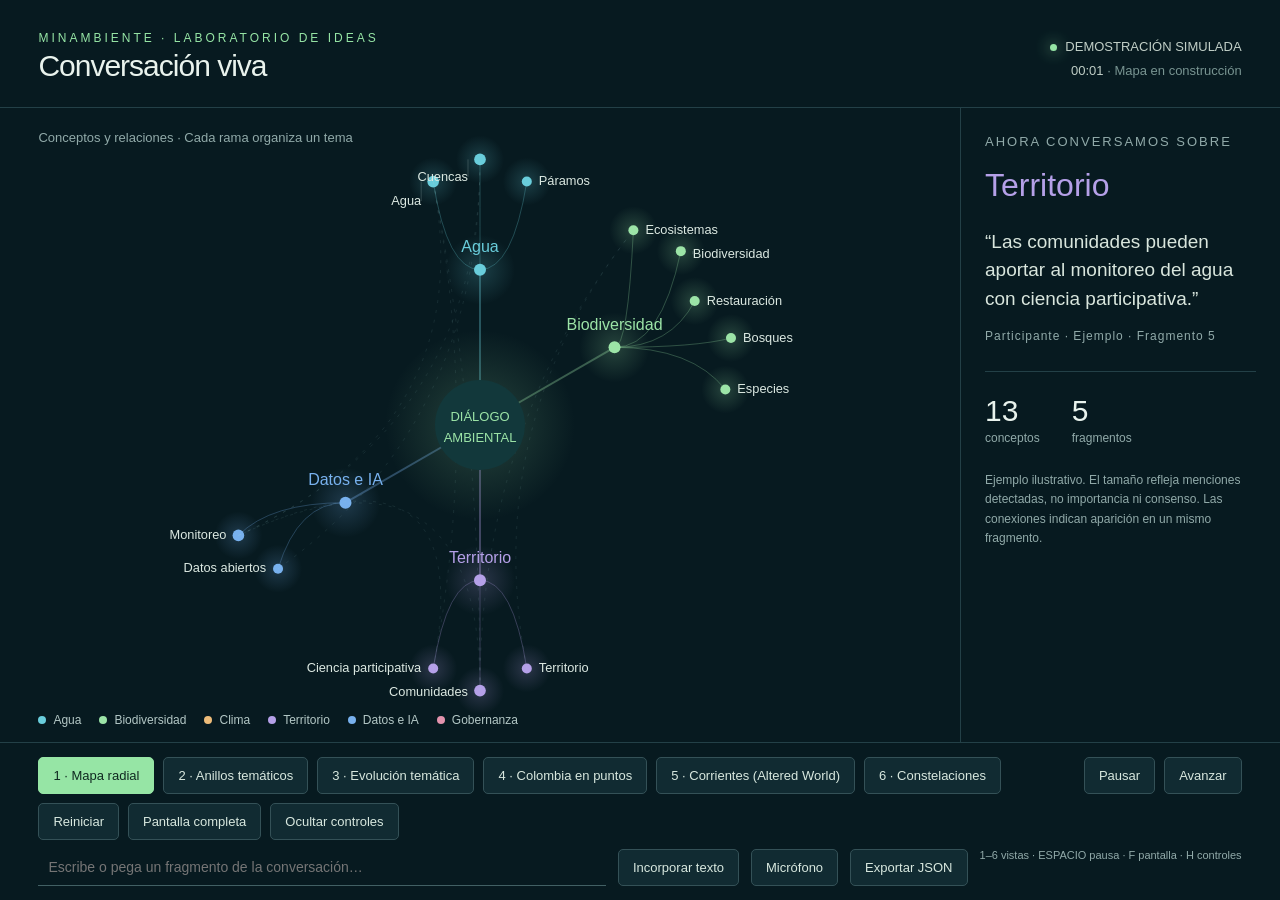
==== docs/demo/Conversacion_Viva.html @ a804531a "docs: documentar instalacion portable y ensayo de audio del sistema Explicar instalacion y arranque " ====
<!doctype html><html lang="es"><meta charset="utf-8"><meta name="viewport" content="width=device-width,initial-scale=1"><title>MinAmbiente · Conversación viva</title><style>
:root{color-scheme:dark;--bg:#071a20;--ink:#e9f3ed;--muted:#91aaa9;--green:#96e5a5}*{box-sizing:border-box}body{display:grid;grid-template-rows:108px minmax(0,1fr) auto;height:100vh;margin:0;background:var(--bg);color:var(--ink);font-family:Segoe UI,Arial,sans-serif;overflow:hidden}header{height:108px;padding:25px 3vw 15px;display:flex;justify-content:space-between;align-items:center;border-bottom:1px solid #234047}h1{font-size:30px;margin:4px 0;font-weight:500;letter-spacing:-1px}.eyebrow{font-size:12px;letter-spacing:3px;color:var(--green);text-transform:uppercase}.status{color:#c1cfc7;font-size:13px;text-align:right;line-height:1.8}.dot{display:inline-block;background:var(--green);width:7px;height:7px;border-radius:50%;box-shadow:0 0 15px #96e5a5;margin-right:8px}.layout{display:grid;grid-template-columns:minmax(0,1fr) 320px;min-height:0;height:auto}.stage{position:relative;min-height:0}canvas{width:100%;height:100%;display:block}.caption{position:absolute;top:22px;left:3vw;font-size:13px;color:var(--muted);max-width:80%}.legend{position:absolute;bottom:15px;left:3vw;display:flex;gap:18px;flex-wrap:wrap;font-size:12px;color:#b4c8c6}.legend i{display:inline-block;width:8px;height:8px;border-radius:50%;margin-right:7px}aside{border-left:1px solid #234047;padding:26px 24px;overflow:auto}aside h2{font-size:13px;text-transform:uppercase;letter-spacing:2px;color:var(--muted);font-weight:400;margin:0 0 18px}.focus{font-size:32px;line-height:1.15;color:var(--green);margin:10px 0 24px}.quote{font-size:19px;line-height:1.5;margin:0;color:#d9e6dd}.speaker{font-size:12px;letter-spacing:1px;color:var(--muted);margin:16px 0 28px}.metrics{display:flex;gap:32px;border-top:1px solid #234047;padding-top:22px}.metrics b{display:block;font-size:30px;font-weight:400}.metrics small{font-size:12px;color:var(--muted)}.info{font-size:12px;color:var(--muted);line-height:1.6;margin-top:25px}.controls{min-height:130px;height:auto;border-top:1px solid #234047;padding:14px 3vw;display:flex;flex-wrap:wrap;gap:9px;align-content:center;align-items:center}button,select{font:inherit;font-size:13px;border:1px solid #345157;border-radius:5px;background:#112b32;color:#d8e8df;padding:10px 14px;cursor:pointer}button.active{background:var(--green);color:#102921;border-color:var(--green)}button:hover{border-color:var(--green)}button:focus-visible,input:focus-visible{outline:2px solid #b2f4cf;outline-offset:3px}.grow{flex:1}input{min-width:200px;flex:1;background:transparent;border:0;border-bottom:1px solid #426064;padding:10px;color:white;font-size:14px}.entry{width:100%;display:flex;gap:12px}.key{color:var(--muted);font-size:11px}.clean aside,.clean .controls,.clean .caption{display:none}.clean .layout{grid-template-columns:1fr;height:auto}@media(max-width:850px){.layout{grid-template-columns:minmax(0,1fr) 240px}aside{padding:20px 15px}.focus{font-size:23px}.quote{font-size:16px}.controls{height:180px}.layout{height:auto}.key{display:none}button{padding:8px}h1{font-size:24px}}
</style><header><div><div class="eyebrow">MinAmbiente · Laboratorio de ideas</div><h1>Conversación viva</h1></div><div class="status"><span class="dot"></span><span id="source">DEMOSTRACIÓN SIMULADA</span><br><span id="clock">00:00</span> <span style="color:#789491"> · Mapa en construcción</span></div></header><main class="layout"><section class="stage"><div class="caption" id="caption"></div><canvas id="viz" aria-label="Visualización de conceptos de la conversación"></canvas><div class="legend" id="legend"></div></section><aside><h2>Ahora conversamos sobre</h2><div class="focus" id="focus">Territorio</div><p class="quote" id="quote" aria-live="polite"></p><div class="speaker" id="speaker"></div><div class="metrics"><div><b id="concepts">0</b><small>conceptos</small></div><div><b id="fragments">0</b><small>fragmentos</small></div></div><p class="info" id="info">Ejemplo ilustrativo. El tamaño refleja menciones detectadas, no importancia ni consenso. Las conexiones indican aparición en un mismo fragmento.</p></aside></main><footer class="controls"><button class="active" data-view="radial">1 · Mapa radial</button><button data-view="sunburst">2 · Anillos temáticos</button><button data-view="flow">3 · Evolución temática</button><button data-view="particles">4 · Colombia en puntos</button><button data-view="field">5 · Corrientes (Altered World)</button><button data-view="constellation">6 · Constelaciones</button><span class="grow"></span><button id="play">Pausar</button><button id="next">Avanzar</button><button id="reset">Reiniciar</button><button id="screen">Pantalla completa</button><button id="hide">Ocultar controles</button><div class="entry"><input id="text" placeholder="Escribe o pega un fragmento de la conversación…" aria-label="Texto de la conversación"><button id="add">Incorporar texto</button><button id="mic">Micrófono</button><button id="export">Exportar JSON</button><span class="key">1–6 vistas · ESPACIO pausa · F pantalla · H controles</span></div></footer><script>
'use strict';
const themes=[['Agua','#69cddb',['agua','cuenca','río','hidrica','hídrica','páramo']],['Biodiversidad','#9ce4a7',['biodiversidad','bosque','especie','restaur','ecosistema']],['Clima','#edbc79',['clima','climát','carbono','emision','emisión','sequía']],['Territorio','#b5a0e8',['territorio','comunidad','particip','campesin','indígena']],['Datos e IA','#78b1ee',['dato','inteligencia','sensor','satel','satél','modelo','monitoreo']],['Gobernanza','#e393ad',['gobernanza','decisión','decision','política','articul','transparen']]];
const script=[
['El territorio es el punto de partida. Las comunidades conocen sus ecosistemas y sus necesidades.',['Territorio','Comunidades','Ecosistemas'],[3,3,1]],
['La protección del agua exige cuidar las cuencas y los páramos.',['Agua','Cuencas','Páramos'],[0,0,0]],
['Con datos abiertos y monitoreo podemos comprender mejor qué ocurre en cada cuenca.',['Datos abiertos','Monitoreo','Cuencas'],[4,4,0]],
['La biodiversidad necesita restauración de bosques y protección de especies.',['Biodiversidad','Restauración','Bosques','Especies'],[1,1,1,1]],
['Las comunidades pueden aportar al monitoreo del agua con ciencia participativa.',['Comunidades','Monitoreo','Agua','Ciencia participativa'],[3,4,0,3]],
['El cambio climático modifica las lluvias y aumenta el riesgo de sequía.',['Cambio climático','Lluvias','Sequía'],[2,0,2]],
['La inteligencia artificial puede apoyar el análisis de imágenes satelitales de los bosques.',['Inteligencia artificial','Imágenes satelitales','Bosques'],[4,4,1]],
['Es necesario conectar los datos abiertos con decisiones públicas transparentes.',['Datos abiertos','Decisiones públicas','Transparencia'],[4,5,5]],
['La restauración de ecosistemas también contribuye a la captura de carbono.',['Restauración','Ecosistemas','Carbono'],[1,1,2]],
['La gobernanza del agua necesita participación de comunidades y articulación institucional.',['Gobernanza del agua','Agua','Comunidades','Articulación'],[5,0,3,5]],
['Los sensores y los modelos pueden apoyar alertas tempranas ante sequías.',['Sensores','Modelos','Alertas tempranas','Sequía'],[4,4,2,2]],
['El territorio requiere políticas construidas con participación y evidencia.',['Territorio','Políticas públicas','Participación','Datos abiertos'],[3,5,3,4]],
['Proteger la biodiversidad y el agua demanda decisiones que integren conocimiento local y datos.',['Biodiversidad','Agua','Decisiones públicas','Datos abiertos'],[1,0,5,4]],
['La inteligencia artificial debe apoyar a las comunidades y fortalecer la transparencia.',['Inteligencia artificial','Comunidades','Transparencia'],[4,3,5]],
['Nuestra conversación conecta territorio, agua, biodiversidad y acción climática.',['Territorio','Agua','Biodiversidad','Cambio climático'],[3,0,1,2]]];
const $=id=>document.getElementById(id),canvas=$('viz'),ctx=canvas.getContext('2d');let W,H,dpr,view='radial',playing=true,idx=0,last=performance.now(),start=last,active=0,events=[],nodes=new Map(),edges=new Map(),seen=new Set(),focusNode=null,recognition=null,manualId=0;
const modes={constellation:'Constelaciones temáticas · Cada grupo de puntos crece con las menciones',radial:'Conceptos y relaciones · Cada rama organiza un tema',sunburst:'Distribución de menciones · Tema y concepto',flow:'Evolución por fragmento · Proporción temática detectada',particles:'Colombia se construye con la conversación · Colores temáticos, sin atribución regional',field:'Corrientes generativas · Inspiración en Altered World, vinculada a las menciones temáticas'};
$('legend').innerHTML=themes.map(t=>'<span><i style="background:'+t[1]+'"></i>'+t[0]+'</span>').join('');
function resize(){dpr=Math.min(devicePixelRatio||1,2);W=canvas.clientWidth;H=canvas.clientHeight;canvas.width=W*dpr;canvas.height=H*dpr;ctx.setTransform(dpr,0,0,dpr,0,0)}new ResizeObserver(resize).observe(canvas);
function norm(t){return String(t).normalize('NFD').replace(/[\u0300-\u036f]/g,'').toLowerCase()}
function infer(text){const result=[];for(let g=0;g<themes.length;g++){for(const key of themes[g][2])if(norm(text).includes(norm(key))){result.push({label:themes[g][0],theme:g});break}}return result}
function ingest(ev){if(!ev||typeof ev.text!=='string'||!ev.text.trim())return false;const id=String(ev.id||'manual-'+(++manualId));if(seen.has(id))return false;seen.add(id);const cs=(Array.isArray(ev.concepts)?ev.concepts:infer(ev.text)).filter(c=>c&&typeof c.label==='string'&&c.label.trim()).slice(0,10).map(c=>({label:c.label.trim().slice(0,50),theme:Number.isInteger(c.theme)&&c.theme>=0&&c.theme<6?c.theme:4}));const local=new Set(),hist=Array(6).fill(0);for(const c of cs){const k=norm(c.label);if(local.has(k))continue;local.add(k);let n=nodes.get(k);if(!n){n={...c,key:k,count:0,born:performance.now(),x:W/2,y:H/2};nodes.set(k,n)}n.count++;n.last=performance.now();hist[n.theme]++;}const keys=[...local];for(let i=0;i<keys.length;i++)for(let j=i+1;j<keys.length;j++){const key=[keys[i],keys[j]].sort().join('::');let e=edges.get(key)||{a:keys[i],b:keys[j],count:0};e.count++;edges.set(key,e)}const item={id,text:ev.text.trim(),speaker:ev.speaker||'Intervención',concepts:cs,hist,at:new Date().toISOString()};events.push(item);if(events.length>150)events.shift();active=hist.indexOf(Math.max(...hist));$('quote').textContent='“'+item.text+'”';$('speaker').textContent=item.speaker+' · Fragmento '+events.length;$('focus').textContent=cs.length?themes[active][0]:'Sin tema detectado';$('focus').style.color=cs.length?themes[active][1]:'#91aaa9';$('concepts').textContent=nodes.size;$('fragments').textContent=events.length;return true}
function step(){if(idx>=script.length){playing=false;$('play').textContent='Reproducir';return}const [text,labels,gs]=script[idx];ingest({id:'demo-'+idx,text,speaker:idx%3===1?'Participante · Ejemplo':'Ponente · Ejemplo',concepts:labels.map((label,i)=>({label,theme:gs[i]}))});idx++;last=performance.now();}
function setView(v){if(!modes[v])return;view=v;if(v==='particles'){mapEntered=performance.now();mapBirth=[];}$('caption').textContent=modes[v];document.querySelectorAll('[data-view]').forEach(b=>b.classList.toggle('active',b.dataset.view===v));$('info').textContent=v==='particles'?'Silueta continental simplificada de Colombia (Natural Earth). Los puntos representan el avance de la conversación. Los colores son temas, sin localización geográfica.':v==='field'?'Interpretación de campos de flujo inspirada en Altered World (Mike Bostock y Gerard Ferrandez). Las corrientes son arte generativo: el color refleja menciones y el movimiento no mide flujos reales.':'Ejemplo ilustrativo. El tamaño refleja menciones detectadas, no importancia ni consenso. Las conexiones indican aparición en un mismo fragmento.'}document.querySelectorAll('[data-view]').forEach(b=>b.onclick=()=>setView(b.dataset.view));
function label(text,x,y,size=15,color='#e0eee8',align='center'){ctx.font=size+'px Arial, DejaVu Sans';ctx.textAlign=align;ctx.textBaseline='middle';ctx.fillStyle=color;ctx.fillText(text,x,y)}
function glow(x,y,r,color){const gr=ctx.createRadialGradient(x,y,0,x,y,r);gr.addColorStop(0,color+'35');gr.addColorStop(1,color+'00');ctx.fillStyle=gr;ctx.beginPath();ctx.arc(x,y,r,0,Math.PI*2);ctx.fill()}
function point(x,y,r,color){ctx.fillStyle=color;ctx.beginPath();ctx.arc(x,y,r,0,Math.PI*2);ctx.fill()}
function smartLabels(items){for(const side of ['left','right']){const list=items.filter(v=>v.align===side).sort((a,b)=>a.y-b.y);let prev=45;for(const v of list){v.yy=Math.max(v.y,prev+24);prev=v.yy}if(list.length&&prev>H-45){let next=H-21;for(let i=list.length-1;i>=0;i--){list[i].yy=Math.min(list[i].yy,next-24);next=list[i].yy}}for(const v of list){if(Math.abs(v.yy-v.y)>3){ctx.strokeStyle='#91aaa94a';ctx.beginPath();ctx.moveTo(v.x,v.y);ctx.lineTo(v.x,v.yy);ctx.stroke()}label(v.text,v.x,v.yy,v.size||15,v.color||'#dce9e2',v.align)}}}
function radial(t){const labels=[];const cx=W/2,cy=H/2,R=Math.min(W*.27,H*.245),outer=R*1.62;const positions=new Map();for(let g=0;g<6;g++){const a=g*Math.PI/3-Math.PI/2,x=cx+Math.cos(a)*R,y=cy+Math.sin(a)*R,group=[...nodes.values()].filter(n=>n.theme===g);if(!group.length)continue;ctx.strokeStyle=themes[g][1]+'55';ctx.lineWidth=2;ctx.beginPath();ctx.moveTo(cx,cy);ctx.lineTo(x,y);ctx.stroke();glow(x,y,35,themes[g][1]);point(x,y,6,themes[g][1]);label(themes[g][0],x,y-22,Math.max(14,Math.min(W/60,20)),themes[g][1]);group.forEach((n,i)=>{const angle=a+(i-(group.length-1)/2)*Math.min(.19,.82/Math.max(1,group.length-1)),r=outer+(i%2)*18,tx=cx+Math.cos(angle)*r,ty=cy+Math.sin(angle)*r;n.x+=(tx-n.x)*.06;n.y+=(ty-n.y)*.06;positions.set(n.key,n);ctx.strokeStyle=themes[g][1]+'45';ctx.lineWidth=1;ctx.beginPath();ctx.moveTo(x,y);ctx.quadraticCurveTo(x+(n.x-x)*.7,y,n.x,n.y);ctx.stroke();point(n.x,n.y,3+Math.sqrt(n.count)*2,themes[g][1]);if(t-n.last<1800)glow(n.x,n.y,24,themes[g][1]);let align=n.x>cx?'left':'right';labels.push({text:n.label,x:n.x+(align==='left'?12:-12),y:n.y,size:Math.max(12,Math.min(W/75,17)),align});});}for(const e of edges.values()){const a=positions.get(e.a),b=positions.get(e.b);if(a&&b&&a.theme!==b.theme){ctx.strokeStyle='#a5dadb18';ctx.setLineDash([3,7]);ctx.beginPath();ctx.moveTo(a.x,a.y);ctx.quadraticCurveTo(cx,cy,b.x,b.y);ctx.stroke();ctx.setLineDash([])}}smartLabels(labels);glow(cx,cy,95,'#9ce4a7');point(cx,cy,45,'#12383b');label('DIÁLOGO',cx,cy-8,13,'#9ce4a7');label('AMBIENTAL',cx,cy+13,13,'#9ce4a7')}
function sunburst(){const labels=[];const cx=W*.48,cy=H*.51,r=Math.min(H*.32,W*.25),arr=[...nodes.values()],total=arr.reduce((a,n)=>a+n.count,0)||1;let a=-Math.PI/2;for(let g=0;g<6;g++){const group=arr.filter(n=>n.theme===g),sum=group.reduce((v,n)=>v+n.count,0),end=a+sum/total*Math.PI*2;if(!sum)continue;arc(a,end,r*.43,r*.79,themes[g][1],.78);const mid=(a+end)/2;label(themes[g][0],cx+Math.cos(mid)*r*.62,cy+Math.sin(mid)*r*.62,14,'#071a20');let sub=a;for(const n of group){const b=sub+n.count/total*Math.PI*2;arc(sub,b,r*.82,r*1.18,themes[g][1],.35+.5*n.count/Math.max(...group.map(v=>v.count)));if(b-sub>.09){const m=(sub+b)/2,x=cx+Math.cos(m)*r*1.26,y=cy+Math.sin(m)*r*1.26;labels.push({text:n.label,x,y,size:Math.max(11,Math.min(16,W/85)),align:Math.cos(m)>0?'left':'right'})}sub=b}a=end}smartLabels(labels);label(String(total),cx,cy-10,44);label('menciones',cx,cy+27,15,'#91aaa9');function arc(a,b,r1,r2,color,alpha){ctx.globalAlpha=alpha;ctx.beginPath();ctx.arc(cx,cy,r2,a+.005,b-.005);ctx.arc(cx,cy,r1,b-.005,a+.005,true);ctx.closePath();ctx.fillStyle=color;ctx.fill();ctx.globalAlpha=1}}
function flow(){const arr=events.slice(-35),left=60,right=W-70,top=H*.2,height=H*.55;label('Cómo se distribuyen los temas a lo largo de la conversación',left,70,19,'#d3e5de','left');if(!arr.length)return;const ww=(right-left)/Math.max(1,arr.length-1);function bounds(i,g){const hist=arr[i].hist,s=hist.reduce((a,b)=>a+b,0)||1;return [top+hist.slice(0,g).reduce((a,b)=>a+b,0)/s*height,top+hist.slice(0,g+1).reduce((a,b)=>a+b,0)/s*height]}for(let g=0;g<6;g++){ctx.beginPath();arr.forEach((_,i)=>{const y=bounds(i,g)[0],x=arr.length===1?left+i*ww: left+i*ww;i?ctx.lineTo(x,y):ctx.moveTo(x,y)});for(let i=arr.length-1;i>=0;i--)ctx.lineTo(left+i*ww,bounds(i,g)[1]);ctx.closePath();ctx.fillStyle=themes[g][1]+'a6';ctx.fill()}for(let i=0;i<arr.length;i++){if(i%3===0||i===arr.length-1)label(String(events.length-arr.length+i+1),left+i*ww,top+height+28,13,'#91aaa9')}label('Fragmento de la charla',W/2,top+height+65,14,'#91aaa9');label('100%',left-12,top,12,'#91aaa9','right');label('0%',left-12,top+height,12,'#91aaa9','right')}

// Silueta simplificada de Natural Earth 1:110m, dominio público.
// https://github.com/nvkelso/natural-earth-vector/blob/master/geojson/ne_110m_admin_0_countries.geojson
const colombia={"type":"Polygon","coordinates":[[[-66.876326,1.253361],[-67.065048,1.130112],[-67.259998,1.719999],[-67.53781,2.037163],[-67.868565,1.692455],[-69.816973,1.714805],[-69.804597,1.089081],[-69.218638,0.985677],[-69.252434,0.602651],[-69.452396,0.706159],[-70.015566,0.541414],[-70.020656,-0.185156],[-69.577065,-0.549992],[-69.420486,-1.122619],[-69.444102,-1.556287],[-69.893635,-4.298187],[-70.394044,-3.766591],[-70.692682,-3.742872],[-70.047709,-2.725156],[-70.813476,-2.256865],[-71.413646,-2.342802],[-71.774761,-2.16979],[-72.325787,-2.434218],[-73.070392,-2.308954],[-73.659504,-1.260491],[-74.122395,-1.002833],[-74.441601,-0.53082],[-75.106625,-0.057205],[-75.373223,-0.152032],[-75.801466,0.084801],[-76.292314,0.416047],[-76.57638,0.256936],[-77.424984,0.395687],[-77.668613,0.825893],[-77.855061,0.809925],[-78.855259,1.380924],[-78.990935,1.69137],[-78.617831,1.766404],[-78.662118,2.267355],[-78.42761,2.629556],[-77.931543,2.696606],[-77.510431,3.325017],[-77.12769,3.849636],[-77.496272,4.087606],[-77.307601,4.667984],[-77.533221,5.582812],[-77.318815,5.845354],[-77.476661,6.691116],[-77.881571,7.223771],[-77.753414,7.70984],[-77.431108,7.638061],[-77.242566,7.935278],[-77.474723,8.524286],[-77.353361,8.670505],[-76.836674,8.638749],[-76.086384,9.336821],[-75.6746,9.443248],[-75.664704,9.774003],[-75.480426,10.61899],[-74.906895,11.083045],[-74.276753,11.102036],[-74.197223,11.310473],[-73.414764,11.227015],[-72.627835,11.731972],[-72.238195,11.95555],[-71.75409,12.437303],[-71.399822,12.376041],[-71.137461,12.112982],[-71.331584,11.776284],[-71.973922,11.608672],[-72.227575,11.108702],[-72.614658,10.821975],[-72.905286,10.450344],[-73.027604,9.73677],[-73.304952,9.152],[-72.78873,9.085027],[-72.660495,8.625288],[-72.439862,8.405275],[-72.360901,8.002638],[-72.479679,7.632506],[-72.444487,7.423785],[-72.198352,7.340431],[-71.960176,6.991615],[-70.674234,7.087785],[-70.093313,6.960376],[-69.38948,6.099861],[-68.985319,6.206805],[-68.265052,6.153268],[-67.695087,6.267318],[-67.34144,6.095468],[-67.521532,5.55687],[-67.744697,5.221129],[-67.823012,4.503937],[-67.621836,3.839482],[-67.337564,3.542342],[-67.303173,3.318454],[-67.809938,2.820655],[-67.447092,2.600281],[-67.181294,2.250638],[-66.876326,1.253361]]]}.coordinates[0];
let mapEntered=performance.now(),fieldW=0,fieldH=0,fieldParticles=[],mapBirth=[],topicCacheId=null,topicCum=[];
function hash(n){const x=Math.sin(n*127.1+311.7)*43758.5453;return x-Math.floor(x)}
const minLon=Math.min(...colombia.map(p=>p[0])),maxLon=Math.max(...colombia.map(p=>p[0])),minLat=Math.min(...colombia.map(p=>p[1])),maxLat=Math.max(...colombia.map(p=>p[1]));
function inside(x,y){let hit=false;for(let i=0,j=colombia.length-1;i<colombia.length;j=i++){const a=colombia[i],b=colombia[j];if(((a[1]>y)!==(b[1]>y))&&(x<(b[0]-a[0])*(y-a[1])/(b[1]-a[1])+a[0]))hit=!hit}return hit}
const mapPoints=[];for(let k=1;mapPoints.length<2600&&k<30000;k++){const x=minLon+hash(k*2)*(maxLon-minLon),y=minLat+hash(k*2+1)*(maxLat-minLat);if(inside(x,y))mapPoints.push([x,y,hash(k*8),hash(k*7)])}
function topicFor(v){const id=events.at(-1)?.id;if(topicCacheId!==id){topicCacheId=id;const weights=themes.map((_,g)=>[...nodes.values()].filter(n=>n.theme===g).reduce((a,n)=>a+n.count,0)),sum=weights.reduce((a,b)=>a+b,0)||1;let acc=0;topicCum=weights.map(w=>acc+=w/sum)}for(let g=0;g<6;g++)if(v<=topicCum[g])return g;return 0}
function particles(t){const scale=Math.min((W-180)/(maxLon-minLon),(H-155)/(maxLat-minLat)),ox=W*.48-(minLon+maxLon)/2*scale,oy=H*.50+(minLat+maxLat)/2*scale;const xy=p=>[ox+p[0]*scale,oy-p[1]*scale];ctx.beginPath();colombia.forEach((p,i)=>{const [x,y]=xy(p);i?ctx.lineTo(x,y):ctx.moveTo(x,y)});ctx.closePath();ctx.fillStyle='#0e2b30';ctx.fill();ctx.strokeStyle='#5c999155';ctx.lineWidth=1;ctx.stroke();const target=Math.min(mapPoints.length,events.length*175),progress=Math.min(1,(t-mapEntered)/3200),visible=Math.floor(target*progress);mapPoints.forEach((p,i)=>{const [x,y]=xy(p);if(i>=visible){if(i%4===0)point(x,y,.65,'#365954');return}if(mapBirth[i]===undefined)mapBirth[i]=t;const g=topicFor(p[2]),age=Math.min(1,(t-mapBirth[i])/700),ease=1-Math.pow(1-age,3),dx=(p[2]-.5)*180*(1-ease),dy=(p[3]-.5)*180*(1-ease);point(x+dx,y+dy,1.05+p[3]*.9,themes[g][1]);});label('COLOMBIA',W-55,H*.35,Math.min(34,W/35),'#e7f2ed','right');label(visible+' puntos',W-55,H*.35+47,21,'#9ce4a7','right');label('Una conversación que',W-55,H*.35+90,15,'#91aaa9','right');label('construimos juntos',W-55,H*.35+113,15,'#91aaa9','right');label('Silueta continental simplificada · Distribución artística de temas, sin datos regionales',W/2,H-55,12,'#91aaa9')}
// Campo de ruido interpolado: implementación propia, sin dependencias.
// Inspiración visual: https://observablehq.com/@mbostock/altered-world
// Mike Bostock, adaptación de "this alter world" de Gerard Ferrandez.
function noise(x,y){let i=Math.floor(x),j=Math.floor(y),u=x-i,v=y-j;u=u*u*(3-2*u);v=v*v*(3-2*v);const a=hash(i*73+j*137),b=hash((i+1)*73+j*137),c=hash(i*73+(j+1)*137),d=hash((i+1)*73+(j+1)*137);return (a+(b-a)*u)*(1-v)+(c+(d-c)*u)*v}
function field(t){if(fieldW!==W||fieldH!==H){fieldW=W;fieldH=H;fieldParticles=Array.from({length:900},(_,i)=>({x:hash(i*3)*W,y:65+hash(i*3+1)*(H-130),seed:hash(i*3+2),trail:[]}))}const tick=t*.000014;const recent=events.length&&t-last<1800;for(const p of fieldParticles){const g=topicFor(p.seed),n=noise(p.x*.003+tick,p.y*.003+tick*.6)+.3*noise(p.x*.008-tick,p.y*.008);const angle=n*Math.PI*4.5;const speed=recent?2.8:1.5;p.x+=Math.cos(angle)*speed+.32;p.y+=Math.sin(angle)*speed;p.trail.push([p.x,p.y]);if(p.trail.length>80)p.trail.shift();if(p.x<-5||p.x>W+5||p.y<58||p.y>H-62){p.x=hash(t+p.seed)*W;p.y=70+hash(t+p.seed*8)*(H-145);p.trail=[]}if(p.trail.length>1){ctx.beginPath();p.trail.forEach((v,i)=>i?ctx.lineTo(...v):ctx.moveTo(...v));ctx.strokeStyle=themes[g][1]+'80';ctx.lineWidth=1.1;ctx.stroke();point(p.x,p.y,recent?1.5:.8,themes[g][1]+'b0')}}ctx.fillStyle='#071a20c9';ctx.fillRect(38,58,Math.min(620,W-76),78);label('Corrientes de la conversación',55,80,25,'#e7f2ed','left');label('Los colores siguen los temas. Las trayectorias son generativas.',55,113,14,'#91aaa9','left');label('Inspirado en Altered World · Mike Bostock / Gerard Ferrandez · Interpretación propia',W/2,H-53,12,'#91aaa9')}
function constellation(t){const arr=[...nodes.values()];for(let g=0;g<6;g++){const a=g*Math.PI/3-Math.PI/2,cx=W/2+Math.cos(a)*Math.min(W*.25,H*.29),cy=H/2+Math.sin(a)*H*.27;glow(cx,cy,100,themes[g][1]);const group=arr.filter(n=>n.theme===g);let p=0;for(const n of group){for(let k=0;k<n.count*12;k++){const z=p++,angle=z*2.399963,r=4*Math.sqrt(z),x=cx+Math.cos(angle)*r+Math.sin(t/1700+z)*3,y=cy+Math.sin(angle)*r+Math.cos(t/1500+z)*3;point(x,y,1.2+(k%4)*.3,themes[g][1])}}label(themes[g][0],cx,cy-80,20,themes[g][1]);const top=group.sort((a,b)=>b.count-a.count)[0];if(top)label(top.label,cx,cy+80,14,'#c5dad0')}}
function render(t){ctx.fillStyle='#071a20';ctx.fillRect(0,0,W,H);if(view==='radial')radial(t);else if(view==='sunburst')sunburst();else if(view==='flow')flow();else if(view==='particles')particles(t);else if(view==='constellation')constellation(t);else field(t);if(playing&&t-last>6000)step();const s=Math.floor((t-start)/1000);$('clock').textContent=String(Math.floor(s/60)).padStart(2,'0')+':'+String(s%60).padStart(2,'0');requestAnimationFrame(render)}
function toggle(){playing=!playing;last=performance.now();$('play').textContent=playing?'Pausar':'Reproducir'}$('play').onclick=toggle;$('next').onclick=step;$('reset').onclick=()=>{nodes.clear();edges.clear();seen.clear();events=[];idx=0;start=performance.now();playing=true;$('play').textContent='Pausar';$('source').textContent='DEMOSTRACIÓN SIMULADA';step();mapEntered=performance.now();mapBirth=[];fieldParticles=[];fieldW=0};async function fullscreen(){try{if(document.fullscreenElement)await document.exitFullscreen();else await document.documentElement.requestFullscreen()}catch(e){$('info').textContent='Usa F11 para abrir la pantalla completa del navegador.'}}$('screen').onclick=fullscreen;$('hide').onclick=()=>document.body.classList.toggle('clean');function add(){const text=$('text').value.trim();if(!text)return;playing=false;$('play').textContent='Reproducir';ingest({text,speaker:'Texto incorporado'});$('source').textContent='ENTRADA MANUAL · DETECCIÓN POR REGLAS';$('text').value=''}$('add').onclick=add;$('text').onkeydown=e=>{if(e.key==='Enter')add()};
$('export').onclick=()=>{const blob=new Blob([JSON.stringify({demo:true,method:'Conceptos de ejemplo o detección por reglas',events,concepts:[...nodes.values()].map(({label,theme,count})=>({label,theme:themes[theme][0],count})),connections:[...edges.values()]},null,2)],{type:'application/json'});const a=document.createElement('a');a.href=URL.createObjectURL(blob);a.download='conversacion_minambiente.json';a.click();setTimeout(()=>URL.revokeObjectURL(a.href),500)};
const SR=window.SpeechRecognition||window.webkitSpeechRecognition;$('mic').onclick=()=>{if(!SR){$('info').textContent='Este navegador no ofrece reconocimiento de voz. Usa entrada manual o conecta tu transcripción con minambiente.ingest().';return}if(recognition){recognition.stop();return}playing=false;$('play').textContent='Reproducir';const r=recognition=new SR();r.lang='es-CO';r.continuous=true;r.interimResults=false;r.onresult=e=>{for(let i=e.resultIndex;i<e.results.length;i++)if(e.results[i].isFinal)ingest({text:e.results[i][0].transcript,speaker:'Micrófono · Reglas locales'})};r.onstart=()=>{$('mic').textContent='Detener micrófono';$('source').textContent='MICRÓFONO · DETECCIÓN POR REGLAS'};r.onend=()=>{recognition=null;$('mic').textContent='Micrófono';$('source').textContent='MICRÓFONO DETENIDO'};r.onerror=e=>{$('info').textContent='Micrófono: '+e.error+'. Prueba en Chrome o Edge mediante HTTPS o localhost, o utiliza la entrada de texto.'};try{r.start()}catch(e){recognition=null;$('info').textContent='No fue posible iniciar el micrófono. Usa entrada manual.'}};
document.addEventListener('keydown',e=>{if(e.target.tagName==='INPUT')return;if(e.code==='Space'){e.preventDefault();toggle()}if(e.key.toLowerCase()==='f')fullscreen();if(e.key.toLowerCase()==='h')document.body.classList.toggle('clean');if('123456'.includes(e.key))setView(['radial','sunburst','flow','particles','field','constellation'][Number(e.key)-1])});canvas.onclick=e=>{if(view!=='radial')return;const b=canvas.getBoundingClientRect(),x=e.clientX-b.left,y=e.clientY-b.top;const n=[...nodes.values()].find(n=>Math.hypot(n.x-x,n.y-y)<22);if(n){$('focus').textContent=n.label;$('quote').textContent=events.filter(ev=>ev.concepts.some(c=>norm(c.label)===n.key)).at(-1)?.text||'';$('speaker').textContent=n.count+' menciones detectadas'}};
window.minambiente={ingest(ev){playing=false;$('play').textContent='Reproducir';$('source').textContent='TRANSCRIPCIÓN EXTERNA';return ingest(ev)},setView,advance:step,getState:()=>({events,concepts:[...nodes.values()],connections:[...edges.values()]})};
setView('radial');resize();for(let i=0;i<5;i++)step();requestAnimationFrame(render);
</script></html>
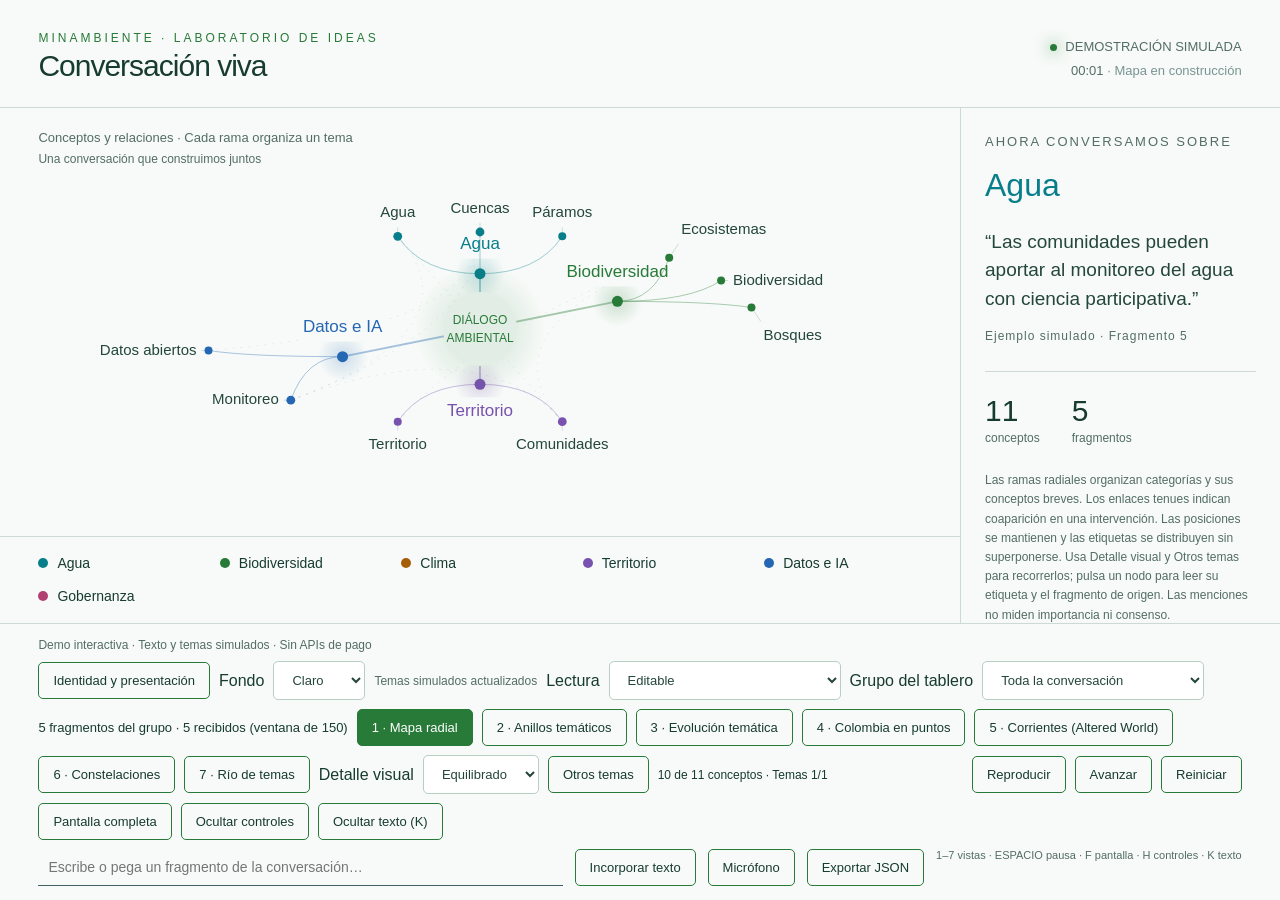
==== commit ecb36355: "feat(demo): actualizar GitHub Pages con el tablero actual Genera las dos entradas publicas desde vis" ====
--- a/docs/demo/Conversacion_Viva.html
+++ b/docs/demo/Conversacion_Viva.html
@@ -1,8 +1,28 @@
 <!doctype html><html lang="es"><meta charset="utf-8"><meta name="viewport" content="width=device-width,initial-scale=1"><title>MinAmbiente · Conversación viva</title><style>
-:root{color-scheme:dark;--bg:#071a20;--ink:#e9f3ed;--muted:#91aaa9;--green:#96e5a5}*{box-sizing:border-box}body{display:grid;grid-template-rows:108px minmax(0,1fr) auto;height:100vh;margin:0;background:var(--bg);color:var(--ink);font-family:Segoe UI,Arial,sans-serif;overflow:hidden}header{height:108px;padding:25px 3vw 15px;display:flex;justify-content:space-between;align-items:center;border-bottom:1px solid #234047}h1{font-size:30px;margin:4px 0;font-weight:500;letter-spacing:-1px}.eyebrow{font-size:12px;letter-spacing:3px;color:var(--green);text-transform:uppercase}.status{color:#c1cfc7;font-size:13px;text-align:right;line-height:1.8}.dot{display:inline-block;background:var(--green);width:7px;height:7px;border-radius:50%;box-shadow:0 0 15px #96e5a5;margin-right:8px}.layout{display:grid;grid-template-columns:minmax(0,1fr) 320px;min-height:0;height:auto}.stage{position:relative;min-height:0}canvas{width:100%;height:100%;display:block}.caption{position:absolute;top:22px;left:3vw;font-size:13px;color:var(--muted);max-width:80%}.legend{position:absolute;bottom:15px;left:3vw;display:flex;gap:18px;flex-wrap:wrap;font-size:12px;color:#b4c8c6}.legend i{display:inline-block;width:8px;height:8px;border-radius:50%;margin-right:7px}aside{border-left:1px solid #234047;padding:26px 24px;overflow:auto}aside h2{font-size:13px;text-transform:uppercase;letter-spacing:2px;color:var(--muted);font-weight:400;margin:0 0 18px}.focus{font-size:32px;line-height:1.15;color:var(--green);margin:10px 0 24px}.quote{font-size:19px;line-height:1.5;margin:0;color:#d9e6dd}.speaker{font-size:12px;letter-spacing:1px;color:var(--muted);margin:16px 0 28px}.metrics{display:flex;gap:32px;border-top:1px solid #234047;padding-top:22px}.metrics b{display:block;font-size:30px;font-weight:400}.metrics small{font-size:12px;color:var(--muted)}.info{font-size:12px;color:var(--muted);line-height:1.6;margin-top:25px}.controls{min-height:130px;height:auto;border-top:1px solid #234047;padding:14px 3vw;display:flex;flex-wrap:wrap;gap:9px;align-content:center;align-items:center}button,select{font:inherit;font-size:13px;border:1px solid #345157;border-radius:5px;background:#112b32;color:#d8e8df;padding:10px 14px;cursor:pointer}button.active{background:var(--green);color:#102921;border-color:var(--green)}button:hover{border-color:var(--green)}button:focus-visible,input:focus-visible{outline:2px solid #b2f4cf;outline-offset:3px}.grow{flex:1}input{min-width:200px;flex:1;background:transparent;border:0;border-bottom:1px solid #426064;padding:10px;color:white;font-size:14px}.entry{width:100%;display:flex;gap:12px}.key{color:var(--muted);font-size:11px}.clean aside,.clean .controls,.clean .caption{display:none}.clean .layout{grid-template-columns:1fr;height:auto}@media(max-width:850px){.layout{grid-template-columns:minmax(0,1fr) 240px}aside{padding:20px 15px}.focus{font-size:23px}.quote{font-size:16px}.controls{height:180px}.layout{height:auto}.key{display:none}button{padding:8px}h1{font-size:24px}}
-</style><header><div><div class="eyebrow">MinAmbiente · Laboratorio de ideas</div><h1>Conversación viva</h1></div><div class="status"><span class="dot"></span><span id="source">DEMOSTRACIÓN SIMULADA</span><br><span id="clock">00:00</span> <span style="color:#789491"> · Mapa en construcción</span></div></header><main class="layout"><section class="stage"><div class="caption" id="caption"></div><canvas id="viz" aria-label="Visualización de conceptos de la conversación"></canvas><div class="legend" id="legend"></div></section><aside><h2>Ahora conversamos sobre</h2><div class="focus" id="focus">Territorio</div><p class="quote" id="quote" aria-live="polite"></p><div class="speaker" id="speaker"></div><div class="metrics"><div><b id="concepts">0</b><small>conceptos</small></div><div><b id="fragments">0</b><small>fragmentos</small></div></div><p class="info" id="info">Ejemplo ilustrativo. El tamaño refleja menciones detectadas, no importancia ni consenso. Las conexiones indican aparición en un mismo fragmento.</p></aside></main><footer class="controls"><button class="active" data-view="radial">1 · Mapa radial</button><button data-view="sunburst">2 · Anillos temáticos</button><button data-view="flow">3 · Evolución temática</button><button data-view="particles">4 · Colombia en puntos</button><button data-view="field">5 · Corrientes (Altered World)</button><button data-view="constellation">6 · Constelaciones</button><span class="grow"></span><button id="play">Pausar</button><button id="next">Avanzar</button><button id="reset">Reiniciar</button><button id="screen">Pantalla completa</button><button id="hide">Ocultar controles</button><div class="entry"><input id="text" placeholder="Escribe o pega un fragmento de la conversación…" aria-label="Texto de la conversación"><button id="add">Incorporar texto</button><button id="mic">Micrófono</button><button id="export">Exportar JSON</button><span class="key">1–6 vistas · ESPACIO pausa · F pantalla · H controles</span></div></footer><script>
+:root{color-scheme:light;--bg:#f7faf8;--ink:#173b31;--muted:#536d64;--green:#287a38}[hidden]{display:none!important}*{box-sizing:border-box}body{display:grid;grid-template-rows:108px minmax(0,1fr) auto;height:100vh;margin:0;background:var(--bg);color:var(--ink);font-family:Segoe UI,Arial,sans-serif;overflow:hidden}header{height:108px;padding:25px 3vw 15px;display:flex;justify-content:space-between;align-items:center;border-bottom:1px solid #ccdad2}h1{font-size:30px;margin:4px 0;font-weight:500;letter-spacing:-1px}.eyebrow{font-size:12px;letter-spacing:3px;color:var(--green);text-transform:uppercase}.status{color:#536d64;font-size:13px;text-align:right;line-height:1.8}.dot{display:inline-block;background:var(--green);width:7px;height:7px;border-radius:50%;box-shadow:0 0 15px #287a38;margin-right:8px}.layout{display:grid;grid-template-columns:minmax(0,1fr) 320px;min-height:0;height:auto}.stage{position:relative;min-height:0}canvas{width:100%;height:100%;display:block}.caption{position:absolute;top:22px;left:3vw;font-size:13px;color:var(--muted);max-width:80%}.legend{position:absolute;bottom:15px;left:3vw;display:flex;gap:18px;flex-wrap:wrap;font-size:12px;color:#536d64}.legend i{display:inline-block;width:8px;height:8px;border-radius:50%;margin-right:7px}aside{border-left:1px solid #ccdad2;padding:26px 24px;overflow:auto}aside h2{font-size:13px;text-transform:uppercase;letter-spacing:2px;color:var(--muted);font-weight:400;margin:0 0 18px}.focus{font-size:32px;line-height:1.15;color:var(--green);margin:10px 0 24px}.quote{font-size:19px;line-height:1.5;margin:0;color:#24463c}.speaker{font-size:12px;letter-spacing:1px;color:var(--muted);margin:16px 0 28px}.metrics{display:flex;gap:32px;border-top:1px solid #ccdad2;padding-top:22px}.metrics b{display:block;font-size:30px;font-weight:400}.metrics small{font-size:12px;color:var(--muted)}.info{font-size:12px;color:var(--muted);line-height:1.6;margin-top:25px}.controls{max-height:36vh;overflow:auto;min-height:130px;height:auto;border-top:1px solid #ccdad2;padding:14px 3vw;display:flex;flex-wrap:wrap;gap:9px;align-content:center;align-items:center}button,select{font:inherit;font-size:13px;border:1px solid #b7cfc0;border-radius:5px;background:#ffffff;color:#24463c;padding:10px 14px;cursor:pointer}button.active{background:var(--green);color:#ffffff;border-color:var(--green)}button:hover{border-color:var(--green)}button:focus-visible,input:focus-visible{outline:2px solid #b2f4cf;outline-offset:3px}.grow{flex:1}input{min-width:200px;flex:1;background:transparent;border:0;border-bottom:1px solid #426064;padding:10px;color:#173b31;font-size:14px}.entry{width:100%;display:flex;gap:12px}.key{color:var(--muted);font-size:11px}.clean aside,.clean .controls,.clean .caption{display:none}.clean .layout{grid-template-columns:1fr;height:auto}@media(max-width:850px){.layout{grid-template-columns:minmax(0,1fr) 240px}aside{padding:20px 15px}.focus{font-size:23px}.quote{font-size:16px}.controls{height:180px}.layout{height:auto}.key{display:none}button{padding:8px}h1{font-size:24px}}
+[data-theme="dark"]{color-scheme:dark;--bg:#071a20;--ink:#e9f3ed;--muted:#91aaa9;--green:#96e5a5}[data-theme="dark"] header,[data-theme="dark"] aside,[data-theme="dark"] .controls,[data-theme="dark"] .metrics{border-color:#234047}[data-theme="dark"] .status,[data-theme="dark"] .legend{color:#b4c8c6}[data-theme="dark"] .quote{color:#d9e6dd}[data-theme="dark"] button,[data-theme="dark"] select{background:#112b32;color:#d8e8df;border-color:#345157}[data-theme="dark"] button.active{background:#96e5a5;color:#102921}[data-theme="dark"] input{color:#e9f3ed}[data-theme="dark"] .dot{box-shadow:0 0 15px #96e5a5}[data-theme="dark"] .controls a{color:#96e5a5!important}
+/* Give the theme key its own space so it never covers the lower branches. */
+.stage{display:grid;grid-template-rows:minmax(0,1fr) auto;overflow:hidden}
+.stage canvas{min-height:0;min-width:0}
+.legend{position:static;display:grid;grid-template-columns:repeat(auto-fit,minmax(min(150px,100%),1fr));gap:12px 24px;margin:0;padding:16px 3vw;max-height:24vh;overflow:auto;border-top:1px solid #ccdad2;background:var(--bg);font-size:14px;line-height:1.5;color:var(--ink)}
+.legend span{display:flex;align-items:flex-start;gap:9px;min-width:0;overflow-wrap:anywhere}
+.legend i{flex:0 0 10px;width:10px;height:10px;margin:5px 0 0}
+[data-theme="dark"] .legend{border-color:#234047;color:var(--ink)}
+@media(max-height:650px){.legend{padding:10px 3vw;gap:8px 18px;font-size:13px}}
+
+/* K controls the reading panel independently of the presentation controls. */
+.text-panel-open aside{display:block}
+.text-panel-open .layout{grid-template-columns:minmax(0,1fr) clamp(260px,28vw,420px)}
+.text-panel-closed aside{display:none}
+.text-panel-closed .layout{grid-template-columns:minmax(0,1fr)}
+.text-panel-open .quote{font-size:clamp(19px,1.65vw,27px);line-height:1.55;overflow-wrap:anywhere}
+.text-panel-open .focus{overflow-wrap:anywhere}
+@media(max-width:650px){.text-panel-open .layout{grid-template-columns:minmax(0,1fr);grid-template-rows:minmax(0,1fr) minmax(0,35%)}.text-panel-open aside{border-left:0;border-top:1px solid #ccdad2;padding:14px 20px}.text-panel-open aside .metrics,.text-panel-open aside .info{display:none}.text-panel-open .focus{font-size:21px;margin:8px 0}.text-panel-open .speaker{margin:10px 0}}
+.brand-description{position:absolute;top:40px;left:3vw;font-size:12px;color:var(--muted);max-width:85%;margin:4px 0}.clean .brand-description{display:none}</style><header><div><div class="eyebrow" data-brand="organization">MinAmbiente · Laboratorio de ideas</div><h1 data-brand="app_name">Conversación viva</h1></div><div class="status"><span class="dot"></span><span id="source">DEMOSTRACIÓN SIMULADA</span><br><span id="clock">00:00</span> <span style="color:#789491"> · Mapa en construcción</span></div></header><main class="layout"><section class="stage"><div class="caption" id="caption"></div><p class="brand-description" data-brand="description"></p><canvas id="viz" aria-label="Visualización de conceptos de la conversación"></canvas><div class="legend" id="legend"></div></section><aside id="textPanel" aria-label="Texto de la conversación"><h2 data-brand="panel_heading">Ahora conversamos sobre</h2><div class="focus" id="focus">Territorio</div><p class="quote" id="quote" aria-live="polite"></p><div class="speaker" id="speaker"></div><div class="metrics"><div><b id="concepts">0</b><small>conceptos</small></div><div><b id="fragments">0</b><small>fragmentos</small></div></div><p class="info" id="info">Ejemplo ilustrativo. El tamaño refleja menciones detectadas, no importancia ni consenso. Las conexiones indican aparición en un mismo fragmento.</p></aside></main><footer class="controls"><span class="demo-note">Demo interactiva · Texto y temas simulados · Sin APIs de pago</span><button id="demoSettings">Identidad y presentación</button><label for="demoTheme">Fondo</label><select id="demoTheme"><option value="light">Claro</option><option value="dark">Oscuro</option></select><span id="demoAnalysis" role="status"></span><label for="lensSelector">Lectura</label><select id="lensSelector"><option value="manual">Editable</option><option value="agenda">Agenda de ejemplo</option><option value="automatic">Temas automáticos · simulados</option></select><label for="groupSelector">Grupo del tablero</label><select id="groupSelector" aria-label="Grupo para todos los gráficos"><option value="all">Toda la conversación</option></select><span id="groupSummary" role="status" style="font-size:13px"></span><button class="active" data-view="radial">1 · Mapa radial</button><button data-view="sunburst">2 · Anillos temáticos</button><button data-view="flow">3 · Evolución temática</button><button data-view="particles">4 · Colombia en puntos</button><button data-view="field">5 · Corrientes (Altered World)</button><button data-view="constellation">6 · Constelaciones</button><button data-view="stream">7 · Río de temas</button><div id="streamControls" hidden style="width:100%;display:flex;flex-wrap:wrap;align-items:center;gap:12px"><label for="streamTime">Momento de la conversación</label><input id="streamTime" type="range" min="1" max="1" value="1" style="min-width:100px" aria-label="Revisar un fragmento de la conversación"><span id="streamPosition" role="status"></span><button id="streamLive">Volver al directo</button></div><label for="labelDensity">Detalle visual</label><select id="labelDensity"><option value="2">Compacto</option><option value="3" selected>Equilibrado</option><option value="4">Ampliado</option></select><button id="nextThemes">Otros temas</button><span id="displayBudget" role="status" style="font-size:12px"></span><span class="grow"></span><button id="play">Pausar</button><button id="next">Avanzar</button><button id="reset">Reiniciar</button><button id="screen">Pantalla completa</button><button id="hide">Ocultar controles</button><button id="toggleTextPanel" aria-controls="textPanel" aria-pressed="true">Ocultar texto (K)</button><div class="entry"><input id="text" placeholder="Escribe o pega un fragmento de la conversación…" aria-label="Texto de la conversación"><button id="add">Incorporar texto</button><button id="mic">Micrófono</button><button id="export">Exportar JSON</button><span class="key">1–7 vistas · ESPACIO pausa · F pantalla · H controles · K texto</span></div></footer><link rel="stylesheet" href="../demo-assets/branding.css"><link rel="stylesheet" href="../demo-assets/demo.css"><script id="appBranding" type="application/json">{"app_name":"Conversación viva","organization":"MinAmbiente · Laboratorio de ideas","description":"Una conversación que construimos juntos","center_top":"DIÁLOGO","center_bottom":"AMBIENTAL","panel_heading":"Ahora conversamos sobre","accent_color":"#287a38"}</script><script src="../demo-assets/branding.js"></script><script>
 'use strict';
-const themes=[['Agua','#69cddb',['agua','cuenca','río','hidrica','hídrica','páramo']],['Biodiversidad','#9ce4a7',['biodiversidad','bosque','especie','restaur','ecosistema']],['Clima','#edbc79',['clima','climát','carbono','emision','emisión','sequía']],['Territorio','#b5a0e8',['territorio','comunidad','particip','campesin','indígena']],['Datos e IA','#78b1ee',['dato','inteligencia','sensor','satel','satél','modelo','monitoreo']],['Gobernanza','#e393ad',['gobernanza','decisión','decision','política','articul','transparen']]];
+let displayTheme='light';
+const LIVE_MODE=false; // Public demo: no server or API credentials.
+let themes=[['Agua','#087e8b',['agua','cuenca','río','hidrica','hídrica','páramo']],['Biodiversidad','#287a38',['biodiversidad','bosque','especie','restaur','ecosistema']],['Clima','#a65d08',['clima','climát','carbono','emision','emisión','sequía']],['Territorio','#7852ae',['territorio','comunidad','particip','campesin','indígena']],['Datos e IA','#2567b2',['dato','inteligencia','sensor','satel','satél','modelo','monitoreo']],['Gobernanza','#b13f70',['gobernanza','decisión','decision','política','articul','transparen']]];
 const script=[
 ['El territorio es el punto de partida. Las comunidades conocen sus ecosistemas y sus necesidades.',['Territorio','Comunidades','Ecosistemas'],[3,3,1]],
 ['La protección del agua exige cuidar las cuencas y los páramos.',['Agua','Cuencas','Páramos'],[0,0,0]],
@@ -19,22 +39,126 @@
 ['Proteger la biodiversidad y el agua demanda decisiones que integren conocimiento local y datos.',['Biodiversidad','Agua','Decisiones públicas','Datos abiertos'],[1,0,5,4]],
 ['La inteligencia artificial debe apoyar a las comunidades y fortalecer la transparencia.',['Inteligencia artificial','Comunidades','Transparencia'],[4,3,5]],
 ['Nuestra conversación conecta territorio, agua, biodiversidad y acción climática.',['Territorio','Agua','Biodiversidad','Cambio climático'],[3,0,1,2]]];
-const $=id=>document.getElementById(id),canvas=$('viz'),ctx=canvas.getContext('2d');let W,H,dpr,view='radial',playing=true,idx=0,last=performance.now(),start=last,active=0,events=[],nodes=new Map(),edges=new Map(),seen=new Set(),focusNode=null,recognition=null,manualId=0;
-const modes={constellation:'Constelaciones temáticas · Cada grupo de puntos crece con las menciones',radial:'Conceptos y relaciones · Cada rama organiza un tema',sunburst:'Distribución de menciones · Tema y concepto',flow:'Evolución por fragmento · Proporción temática detectada',particles:'Colombia se construye con la conversación · Colores temáticos, sin atribución regional',field:'Corrientes generativas · Inspiración en Altered World, vinculada a las menciones temáticas'};
+const $=id=>document.getElementById(id),canvas=$('viz'),rawCtx=canvas.getContext('2d'),ctx=new Proxy(rawCtx,{get(target,key){const value=target[key];return typeof value==='function'?value.bind(target):value},set(target,key,value){target[key]=['fillStyle','strokeStyle'].includes(key)&&typeof value==='string'?paintColor(value):value;return true}});let W,H,dpr,view='radial',playing=true,idx=0,last=performance.now(),start=last,active=0,events=[],nodes=new Map(),edges=new Map(),seen=new Set(),focusNode=null,recognition=null,manualId=0;
+const modes={stream:'Río de temas · La conversación transforma las bandas con cada intervención',constellation:'Constelaciones temáticas · Cada grupo de puntos crece con las menciones',radial:'Conceptos y relaciones · Cada rama organiza un tema',sunburst:'Distribución de menciones · Tema y concepto',flow:'Evolución por fragmento · Proporción temática detectada',particles:'Colombia se construye con la conversación · Colores temáticos, sin atribución regional',field:'Corrientes generativas · Inspiración en Altered World, vinculada a las menciones temáticas'};
 $('legend').innerHTML=themes.map(t=>'<span><i style="background:'+t[1]+'"></i>'+t[0]+'</span>').join('');
+
+const darkPalette={'#f7faf8':'#071a20','#e2eee5':'#12383b','#24463c':'#e0eee8','#173b31':'#e9f3ed','#536d64':'#91aaa9','#287a38':'#9ce4a7','#087e8b':'#69cddb','#a65d08':'#edbc79','#7852ae':'#b5a0e8','#2567b2':'#78b1ee','#b13f70':'#e393ad','#b7cfc0':'#345157','#c8d7ce':'#345157','#ccdad2':'#234047','#317d75':'#a5dadb'};
+function paintColor(value){
+ if(displayTheme!=='dark'||!/^#[0-9a-f]{6}([0-9a-f]{2})?$/i.test(value))return value;
+ const base=value.slice(0,7).toLowerCase(),alpha=value.slice(7);if(darkPalette[base])return darkPalette[base]+alpha;
+ // Preserve custom category hues while raising their contrast against the dark canvas.
+ let channels=[1,3,5].map(i=>parseInt(base.slice(i,i+2),16));
+ function luminance(c){const values=c.map(v=>{v/=255;return v<=.04045?v/12.92:Math.pow((v+.055)/1.055,2.4)});return values[0]*.2126+values[1]*.7152+values[2]*.0722}
+ for(let i=0;i<18&&(luminance(channels)+.05)/(.009+.05)<4.5;i++)channels=channels.map(v=>Math.round(v+(255-v)*.1));
+ return '#'+channels.map(v=>v.toString(16).padStart(2,'0')).join('')+alpha;
+}
+function setTheme(theme){
+ displayTheme=theme==='dark'?'dark':'light';document.documentElement.dataset.theme=displayTheme;
+ if(window.setBranding)window.setBranding(window.appBranding);
+ const legend=$('legend');legend.replaceChildren();
+ themes.forEach((t,g)=>{if(selectedCategories&&!selectedCategories.has(categoryIds[g]))return;const span=document.createElement('span'),dot=document.createElement('i');dot.style.background=paintColor(t[1]);span.append(dot,document.createTextNode(t[0]));legend.append(span)});
+ $('focus').style.color=paintColor(themes[active]?.[1]||'#287a38');
+}
+
 function resize(){dpr=Math.min(devicePixelRatio||1,2);W=canvas.clientWidth;H=canvas.clientHeight;canvas.width=W*dpr;canvas.height=H*dpr;ctx.setTransform(dpr,0,0,dpr,0,0)}new ResizeObserver(resize).observe(canvas);
 function norm(t){return String(t).normalize('NFD').replace(/[\u0300-\u036f]/g,'').toLowerCase()}
 function infer(text){const result=[];for(let g=0;g<themes.length;g++){for(const key of themes[g][2])if(norm(text).includes(norm(key))){result.push({label:themes[g][0],theme:g});break}}return result}
-function ingest(ev){if(!ev||typeof ev.text!=='string'||!ev.text.trim())return false;const id=String(ev.id||'manual-'+(++manualId));if(seen.has(id))return false;seen.add(id);const cs=(Array.isArray(ev.concepts)?ev.concepts:infer(ev.text)).filter(c=>c&&typeof c.label==='string'&&c.label.trim()).slice(0,10).map(c=>({label:c.label.trim().slice(0,50),theme:Number.isInteger(c.theme)&&c.theme>=0&&c.theme<6?c.theme:4}));const local=new Set(),hist=Array(6).fill(0);for(const c of cs){const k=norm(c.label);if(local.has(k))continue;local.add(k);let n=nodes.get(k);if(!n){n={...c,key:k,count:0,born:performance.now(),x:W/2,y:H/2};nodes.set(k,n)}n.count++;n.last=performance.now();hist[n.theme]++;}const keys=[...local];for(let i=0;i<keys.length;i++)for(let j=i+1;j<keys.length;j++){const key=[keys[i],keys[j]].sort().join('::');let e=edges.get(key)||{a:keys[i],b:keys[j],count:0};e.count++;edges.set(key,e)}const item={id,text:ev.text.trim(),speaker:ev.speaker||'Intervención',concepts:cs,hist,at:new Date().toISOString()};events.push(item);if(events.length>150)events.shift();active=hist.indexOf(Math.max(...hist));$('quote').textContent='“'+item.text+'”';$('speaker').textContent=item.speaker+' · Fragmento '+events.length;$('focus').textContent=cs.length?themes[active][0]:'Sin tema detectado';$('focus').style.color=cs.length?themes[active][1]:'#91aaa9';$('concepts').textContent=nodes.size;$('fragments').textContent=events.length;return true}
+function ingest(ev,replay=false){if(!ev||typeof ev.text!=='string'||!ev.text.trim())return false;const id=String(ev.id||'manual-'+(++manualId));if(seen.has(id))return false;seen.add(id);if(ev.categories)applyCategories(ev.categories);if(!replay){rawEvents.push({...ev,id,categories:categoryIds.map((id,i)=>({id,name:themes[i][0],color:themes[i][1],keywords:themes[i][2]})),concepts:Array.isArray(ev.concepts)?ev.concepts:infer(ev.text)});if(rawEvents.length>150)rawEvents.shift();}const cs=(Array.isArray(ev.concepts)?ev.concepts:infer(ev.text)).filter(c=>c&&typeof c.label==='string'&&c.label.trim()).filter(c=>!selectedCategories||selectedCategories.has(categoryIds[c.theme])).slice(0,10).map(c=>({label:c.label.trim().slice(0,50),theme:Number.isInteger(c.theme)&&c.theme>=0&&c.theme<themes.length?c.theme:0}));const local=new Set(),hist=Array(themes.length).fill(0);for(const c of cs){const k=c.theme+'::'+norm(c.label);if(local.has(k))continue;local.add(k);let n=nodes.get(k);if(!n){n={...c,key:k,count:0,born:performance.now(),x:W/2,y:H/2};nodes.set(k,n)}n.count++;n.last=performance.now();hist[n.theme]++;}const keys=[...local];for(let i=0;i<keys.length;i++)for(let j=i+1;j<keys.length;j++){const key=[keys[i],keys[j]].sort().join('::');let e=edges.get(key)||{a:keys[i],b:keys[j],count:0};e.count++;edges.set(key,e)}const item={id,text:ev.text.trim(),speaker:ev.speaker||'Intervención',concepts:cs,hist,at:new Date().toISOString()};events.push(item);if(events.length>150){const old=events.shift(),oldKeys=[...new Set(old.concepts.map(c=>c.theme+'::'+norm(c.label)))];for(const key of oldKeys){const n=nodes.get(key);if(n&&--n.count<=0)nodes.delete(key)}for(let i=0;i<oldKeys.length;i++)for(let j=i+1;j<oldKeys.length;j++){const key=[oldKeys[i],oldKeys[j]].sort().join('::'),edge=edges.get(key);if(edge&&--edge.count<=0)edges.delete(key)}}if(cs.length)lastRelevant=performance.now();topicCacheId=null;active=hist.indexOf(Math.max(...hist));$('quote').textContent='“'+item.text+'”';$('speaker').textContent=item.speaker+' · Fragmento '+events.length;$('focus').textContent=cs.length?themes[active][0]:'Sin tema detectado';$('focus').style.color=cs.length?paintColor(themes[active][1]):paintColor('#536d64');$('concepts').textContent=nodes.size;$('fragments').textContent=events.filter(e=>e.concepts.length).length;updateGroupSummary();updateStreamControls();return true}
 function step(){if(idx>=script.length){playing=false;$('play').textContent='Reproducir';return}const [text,labels,gs]=script[idx];ingest({id:'demo-'+idx,text,speaker:idx%3===1?'Participante · Ejemplo':'Ponente · Ejemplo',concepts:labels.map((label,i)=>({label,theme:gs[i]}))});idx++;last=performance.now();}
-function setView(v){if(!modes[v])return;view=v;if(v==='particles'){mapEntered=performance.now();mapBirth=[];}$('caption').textContent=modes[v];document.querySelectorAll('[data-view]').forEach(b=>b.classList.toggle('active',b.dataset.view===v));$('info').textContent=v==='particles'?'Silueta continental simplificada de Colombia (Natural Earth). Los puntos representan el avance de la conversación. Los colores son temas, sin localización geográfica.':v==='field'?'Interpretación de campos de flujo inspirada en Altered World (Mike Bostock y Gerard Ferrandez). Las corrientes son arte generativo: el color refleja menciones y el movimiento no mide flujos reales.':'Ejemplo ilustrativo. El tamaño refleja menciones detectadas, no importancia ni consenso. Las conexiones indican aparición en un mismo fragmento.'}document.querySelectorAll('[data-view]').forEach(b=>b.onclick=()=>setView(b.dataset.view));
-function label(text,x,y,size=15,color='#e0eee8',align='center'){ctx.font=size+'px Arial, DejaVu Sans';ctx.textAlign=align;ctx.textBaseline='middle';ctx.fillStyle=color;ctx.fillText(text,x,y)}
-function glow(x,y,r,color){const gr=ctx.createRadialGradient(x,y,0,x,y,r);gr.addColorStop(0,color+'35');gr.addColorStop(1,color+'00');ctx.fillStyle=gr;ctx.beginPath();ctx.arc(x,y,r,0,Math.PI*2);ctx.fill()}
+function setView(v){if(!modes[v])return;$('nextThemes').hidden=!['radial','constellation'].includes(v);$('labelDensity').hidden=!['radial','sunburst','constellation'].includes(v);$('displayBudget').hidden=!['radial','constellation'].includes(v);$('streamControls').hidden=v!=='stream';view=v;if(v==='particles'){mapEntered=performance.now();mapBirth=[];}$('caption').textContent=modes[v];document.querySelectorAll('[data-view]').forEach(b=>b.classList.toggle('active',b.dataset.view===v));$('info').textContent=v==='radial'?'Las ramas radiales organizan categorías y sus conceptos breves. Los enlaces tenues indican coaparición en una intervención. Las posiciones se mantienen y las etiquetas se distribuyen sin superponerse. Usa Detalle visual y Otros temas para recorrerlos; pulsa un nodo para leer su etiqueta y el fragmento de origen. Las menciones no miden importancia ni consenso.':v==='stream'?'Cada banda es una categoría. Su grosor representa menciones de conceptos suavizadas sobre hasta tres fragmentos, en una ventana de 40 intervenciones. La altura no mide consenso ni importancia. Las transiciones se activan con el texto; el eje horizontal sigue el orden de intervención, no intervalos de tiempo iguales.':v==='particles'?'Silueta continental simplificada de Colombia (Natural Earth). Los puntos crecen según las menciones de conceptos del grupo, con saturación progresiva. Los colores reflejan su proporción temática; la ubicación es artística, sin atribución regional.':v==='field'?'Interpretación de campos de flujo inspirada en Altered World (Mike Bostock y Gerard Ferrandez). La cantidad de líneas refleja menciones del grupo (hasta 900) y nuevos conceptos producen un pulso breve. Los colores reflejan proporciones temáticas; las trayectorias son generativas y no miden flujos reales.':'Ejemplo ilustrativo. El tamaño refleja menciones detectadas, no importancia ni consenso. Las conexiones indican aparición en un mismo fragmento.'}document.querySelectorAll('[data-view]').forEach(b=>b.onclick=()=>setView(b.dataset.view));
+function textWidth(text,size){ctx.font=size+'px Arial, DejaVu Sans';const measured=ctx.measureText?.(String(text));return measured&&Number.isFinite(measured.width)?measured.width:String(text).length*size*.56}
+function fitText(text,width,size=15,maxWords=4){let full=String(text),words=full.trim().split(/\s+/),value=words.slice(0,maxWords).join(' '),cut=words.length>maxWords;while(value&&textWidth(value+(cut?'…':''),size)>Math.max(0,width)){value=value.slice(0,-1).trimEnd();cut=true}return value?value+(cut?'…':''):''}
+function label(text,x,y,size=15,color='#24463c',align='center',maxWidth=Infinity){if(y<12||y>H-12)return;const available=Math.min(maxWidth,align==='left'?W-x-18:align==='right'?x-18:2*Math.min(x-18,W-x-18));const display=fitText(text,available,size,Infinity);if(!display)return;ctx.font=size+'px Arial, DejaVu Sans';ctx.textAlign=align;ctx.textBaseline='middle';if(color==='ring-ink')rawCtx.fillStyle='#071a20';else ctx.fillStyle=color;ctx.fillText(display,x,y)}
+function glow(x,y,r,color){color=paintColor(color);const gr=ctx.createRadialGradient(x,y,0,x,y,r);gr.addColorStop(0,color+'35');gr.addColorStop(1,color+'00');ctx.fillStyle=gr;ctx.beginPath();ctx.arc(x,y,r,0,Math.PI*2);ctx.fill()}
 function point(x,y,r,color){ctx.fillStyle=color;ctx.beginPath();ctx.arc(x,y,r,0,Math.PI*2);ctx.fill()}
-function smartLabels(items){for(const side of ['left','right']){const list=items.filter(v=>v.align===side).sort((a,b)=>a.y-b.y);let prev=45;for(const v of list){v.yy=Math.max(v.y,prev+24);prev=v.yy}if(list.length&&prev>H-45){let next=H-21;for(let i=list.length-1;i>=0;i--){list[i].yy=Math.min(list[i].yy,next-24);next=list[i].yy}}for(const v of list){if(Math.abs(v.yy-v.y)>3){ctx.strokeStyle='#91aaa94a';ctx.beginPath();ctx.moveTo(v.x,v.y);ctx.lineTo(v.x,v.yy);ctx.stroke()}label(v.text,v.x,v.yy,v.size||15,v.color||'#dce9e2',v.align)}}}
-function radial(t){const labels=[];const cx=W/2,cy=H/2,R=Math.min(W*.27,H*.245),outer=R*1.62;const positions=new Map();for(let g=0;g<6;g++){const a=g*Math.PI/3-Math.PI/2,x=cx+Math.cos(a)*R,y=cy+Math.sin(a)*R,group=[...nodes.values()].filter(n=>n.theme===g);if(!group.length)continue;ctx.strokeStyle=themes[g][1]+'55';ctx.lineWidth=2;ctx.beginPath();ctx.moveTo(cx,cy);ctx.lineTo(x,y);ctx.stroke();glow(x,y,35,themes[g][1]);point(x,y,6,themes[g][1]);label(themes[g][0],x,y-22,Math.max(14,Math.min(W/60,20)),themes[g][1]);group.forEach((n,i)=>{const angle=a+(i-(group.length-1)/2)*Math.min(.19,.82/Math.max(1,group.length-1)),r=outer+(i%2)*18,tx=cx+Math.cos(angle)*r,ty=cy+Math.sin(angle)*r;n.x+=(tx-n.x)*.06;n.y+=(ty-n.y)*.06;positions.set(n.key,n);ctx.strokeStyle=themes[g][1]+'45';ctx.lineWidth=1;ctx.beginPath();ctx.moveTo(x,y);ctx.quadraticCurveTo(x+(n.x-x)*.7,y,n.x,n.y);ctx.stroke();point(n.x,n.y,3+Math.sqrt(n.count)*2,themes[g][1]);if(t-n.last<1800)glow(n.x,n.y,24,themes[g][1]);let align=n.x>cx?'left':'right';labels.push({text:n.label,x:n.x+(align==='left'?12:-12),y:n.y,size:Math.max(12,Math.min(W/75,17)),align});});}for(const e of edges.values()){const a=positions.get(e.a),b=positions.get(e.b);if(a&&b&&a.theme!==b.theme){ctx.strokeStyle='#a5dadb18';ctx.setLineDash([3,7]);ctx.beginPath();ctx.moveTo(a.x,a.y);ctx.quadraticCurveTo(cx,cy,b.x,b.y);ctx.stroke();ctx.setLineDash([])}}smartLabels(labels);glow(cx,cy,95,'#9ce4a7');point(cx,cy,45,'#12383b');label('DIÁLOGO',cx,cy-8,13,'#9ce4a7');label('AMBIENTAL',cx,cy+13,13,'#9ce4a7')}
-function sunburst(){const labels=[];const cx=W*.48,cy=H*.51,r=Math.min(H*.32,W*.25),arr=[...nodes.values()],total=arr.reduce((a,n)=>a+n.count,0)||1;let a=-Math.PI/2;for(let g=0;g<6;g++){const group=arr.filter(n=>n.theme===g),sum=group.reduce((v,n)=>v+n.count,0),end=a+sum/total*Math.PI*2;if(!sum)continue;arc(a,end,r*.43,r*.79,themes[g][1],.78);const mid=(a+end)/2;label(themes[g][0],cx+Math.cos(mid)*r*.62,cy+Math.sin(mid)*r*.62,14,'#071a20');let sub=a;for(const n of group){const b=sub+n.count/total*Math.PI*2;arc(sub,b,r*.82,r*1.18,themes[g][1],.35+.5*n.count/Math.max(...group.map(v=>v.count)));if(b-sub>.09){const m=(sub+b)/2,x=cx+Math.cos(m)*r*1.26,y=cy+Math.sin(m)*r*1.26;labels.push({text:n.label,x,y,size:Math.max(11,Math.min(16,W/85)),align:Math.cos(m)>0?'left':'right'})}sub=b}a=end}smartLabels(labels);label(String(total),cx,cy-10,44);label('menciones',cx,cy+27,15,'#91aaa9');function arc(a,b,r1,r2,color,alpha){ctx.globalAlpha=alpha;ctx.beginPath();ctx.arc(cx,cy,r2,a+.005,b-.005);ctx.arc(cx,cy,r1,b-.005,a+.005,true);ctx.closePath();ctx.fillStyle=color;ctx.fill();ctx.globalAlpha=1}}
-function flow(){const arr=events.slice(-35),left=60,right=W-70,top=H*.2,height=H*.55;label('Cómo se distribuyen los temas a lo largo de la conversación',left,70,19,'#d3e5de','left');if(!arr.length)return;const ww=(right-left)/Math.max(1,arr.length-1);function bounds(i,g){const hist=arr[i].hist,s=hist.reduce((a,b)=>a+b,0)||1;return [top+hist.slice(0,g).reduce((a,b)=>a+b,0)/s*height,top+hist.slice(0,g+1).reduce((a,b)=>a+b,0)/s*height]}for(let g=0;g<6;g++){ctx.beginPath();arr.forEach((_,i)=>{const y=bounds(i,g)[0],x=arr.length===1?left+i*ww: left+i*ww;i?ctx.lineTo(x,y):ctx.moveTo(x,y)});for(let i=arr.length-1;i>=0;i--)ctx.lineTo(left+i*ww,bounds(i,g)[1]);ctx.closePath();ctx.fillStyle=themes[g][1]+'a6';ctx.fill()}for(let i=0;i<arr.length;i++){if(i%3===0||i===arr.length-1)label(String(events.length-arr.length+i+1),left+i*ww,top+height+28,13,'#91aaa9')}label('Fragmento de la charla',W/2,top+height+65,14,'#91aaa9');label('100%',left-12,top,12,'#91aaa9','right');label('0%',left-12,top+height,12,'#91aaa9','right')}
+function smartLabels(items){for(const side of ['left','right']){const capacity=Math.max(1,Math.floor((H-140)/24));const list=items.filter(v=>v.align===side).sort((a,b)=>a.y-b.y).slice(0,capacity);let prev=65;for(const v of list){v.yy=Math.max(v.y,prev+24);prev=v.yy}if(list.length&&prev>H-65){let next=H-41;for(let i=list.length-1;i>=0;i--){list[i].yy=Math.min(list[i].yy,next-24);next=list[i].yy}}for(const v of list){if(Math.abs(v.yy-v.y)>3){ctx.strokeStyle='#536d644a';ctx.beginPath();ctx.moveTo(v.x,v.y);ctx.lineTo(v.x,v.yy);ctx.stroke()}label(v.text,v.x,v.yy,v.size||15,v.color||'#24463c',v.align)}}}
+// Presentation budgets never remove concepts from the underlying conversation.
+let themePage=0,displaySelections=new Map();
+function stableConcepts(g,limit){
+ const id=categoryIds[g],candidates=[...nodes.values()].filter(n=>n.theme===g).sort((a,b)=>b.count-a.count||a.born-b.born||a.key.localeCompare(b.key));
+ let chosen=(displaySelections.get(id)||[]).filter(key=>candidates.some(n=>n.key===key)).slice(0,limit);
+ for(const candidate of candidates){if(chosen.includes(candidate.key))continue;if(chosen.length<limit){chosen.push(candidate.key);continue}
+  const weakest=chosen.reduce((a,b)=>nodes.get(a).count<=nodes.get(b).count?a:b);
+  if(candidate.count>=nodes.get(weakest).count*1.35+1)chosen[chosen.indexOf(weakest)]=candidate.key;
+ }
+ displaySelections.set(id,chosen);return chosen.map(key=>nodes.get(key));
+}
+function radialPlan(){
+ const density=Number($('labelDensity').value)||3,top=86,bottom=Math.max(top,H-72),rows=Math.max(1,Math.min(3,Math.floor((bottom-top)/(52+density*22)))),pageSize=rows*2;
+ const active=themes.map((_,g)=>g).filter(g=>[...nodes.values()].some(n=>n.theme===g));
+ const pages=Math.max(1,Math.ceil(active.length/pageSize));themePage=Math.min(themePage,pages-1);
+ const visible=active.slice(themePage*pageSize,(themePage+1)*pageSize),usedRows=Math.max(1,Math.ceil(visible.length/2)),block=(bottom-top)/usedRows;
+ const limit=Math.max(1,Math.min(density,Math.floor((block-40)/22)));
+ return {top,bottom,rows:usedRows,block,pages,visible,groups:visible.map((g,i)=>({g,side:i%2,row:Math.floor(i/2),concepts:stableConcepts(g,limit)}))};
+}
+$('nextThemes').onclick=()=>{themePage=(themePage+1)%radialPlan().pages};
+$('labelDensity').onchange=()=>{themePage=0};
+function radialTextBox(text,x,y,angle,occupied,{category=false,width=120}={}){
+ const size=category?17:15,lineHeight=20,short=fitText(text,width*2,size,category?4:3),words=short.split(/\s+/),lines=[];let line='';
+ for(const word of words){const next=line?line+' '+word:word;if(line&&textWidth(next,size)>width){lines.push(line);line=word}else line=next}
+ if(line)lines.push(line);if(lines.length>2)lines.splice(1,lines.length-1,fitText(lines.slice(1).join(' '),width,size,Infinity));
+ const shown=lines.map(v=>fitText(v,width,size,Infinity)),w=Math.max(1,...shown.map(v=>textWidth(v,size))),h=shown.length*lineHeight;
+ const cos=Math.cos(angle),sin=Math.sin(angle),vertical=Math.abs(cos)<.55;
+ let left=category||vertical?x-w/2:cos>0?x+12:x-12-w;
+ let top=category?y-29-h/2:vertical?(sin<0?y-h-13:y+13):y-h/2;
+ for(const dy of [0,-28,28,-56,56,-84,84,-112,112]){
+  const box={x:Math.max(20,Math.min(W-w-20,left)),y:top+dy,w,h,lines:shown,size};
+  if(box.y<78||box.y+box.h>H-62)continue;
+  if(occupied.some(b=>box.x<b.x+b.w+14&&box.x+box.w+14>b.x&&box.y<b.y+b.h+12&&box.y+box.h+12>b.y))continue;
+  occupied.push(box);return box;
+ }return null;
+}
+function radialGeometry(){
+ const plan=radialPlan(),cx=W/2,cy=(plan.top+plan.bottom)/2;
+ const rx=Math.max(35,Math.min(W*.29,(W-270)/2)),ry=Math.max(30,(plan.bottom-plan.top)/2-38);
+ const occupied=[{x:cx-48,y:cy-48,w:96,h:96}],groups=[];
+ const slots=themes.length<=6?Math.max(6,themes.length):Math.max(4,plan.visible.length);
+ // Reserve topic-label positions before placing any concept labels.
+ for(const [index,group] of plan.groups.entries()){
+  const slot=themes.length<=6?group.g:index,a=slot*Math.PI*2/slots-Math.PI/2;
+  const ax=cx+Math.cos(a)*rx*.57,ay=cy+Math.sin(a)*ry*.57;
+  const heading=radialTextBox(themes[group.g][0],ax,ay,a,occupied,{category:true,width:140});
+  groups.push({...group,a,ax,ay,heading,leaves:[]});
+ }
+ for(const group of groups){
+  const spread=group.concepts.length<=1?0:Math.min(.6,Math.PI*2/slots*.60),step=group.concepts.length<=1?0:spread/(group.concepts.length-1);
+  for(const [i,n] of group.concepts.entries()){
+   const a=group.a-spread/2+i*step,x=cx+Math.cos(a)*rx,y=cy+Math.sin(a)*ry;
+   const box=radialTextBox(n.label,x,y,a,occupied,{width:Math.min(125,W*.16)});
+   group.leaves.push({n,x,y,box});
+  }
+ }
+ return {...plan,cx,cy,groups,boxes:occupied};
+}
+function radial(t){
+ if(H<235||W<400){label('Amplía el tablero u oculta los controles (H)',W/2,H/2,14,'#536d64');return}
+ const plan=radialGeometry(),{cx,cy}=plan;
+ $('nextThemes').disabled=plan.pages<=1;for(const n of nodes.values()){n.x=-100;n.y=-100}
+ const positions=new Map();
+ function drawBox(box,color){if(!box)return;ctx.fillStyle='#f7faf8';ctx.fillRect(box.x-5,box.y-4,box.w+10,box.h+8);box.lines.forEach((text,i)=>label(text,box.x,box.y+10+i*20,box.size,color,'left',box.w+1))}
+ // Faint co-occurrence links only between the selected leaves, behind the branches.
+ for(const group of plan.groups)for(const leaf of group.leaves)if(leaf.box)positions.set(leaf.n.key,leaf);
+ let links=0;for(const edge of edges.values()){
+  const a=positions.get(edge.a),b=positions.get(edge.b);if(!a||!b||a.n.theme===b.n.theme||links>=12)continue;
+  ctx.strokeStyle='#317d751b';ctx.lineWidth=1;ctx.setLineDash([2,6]);ctx.beginPath();ctx.moveTo(a.x,a.y);ctx.quadraticCurveTo(cx,cy,b.x,b.y);ctx.stroke();ctx.setLineDash([]);links++;
+ }
+ for(const group of plan.groups){
+  const color=themes[group.g][1];ctx.strokeStyle=color+'65';ctx.lineWidth=1.8;ctx.beginPath();ctx.moveTo(cx,cy);ctx.lineTo(group.ax,group.ay);ctx.stroke();glow(group.ax,group.ay,25,color);point(group.ax,group.ay,5.5,color);drawBox(group.heading,color);
+  for(const leaf of group.leaves){if(!leaf.box)continue;const {n,x,y,box}=leaf;n.x=x;n.y=y;
+   ctx.strokeStyle=color+'60';ctx.lineWidth=1;ctx.beginPath();ctx.moveTo(group.ax,group.ay);ctx.quadraticCurveTo(group.ax+(x-group.ax)*.7,group.ay,x,y);ctx.stroke();
+   point(x,y,Math.min(6,3+Math.sqrt(n.count)),color);
+   // A short leader keeps relocated labels associated with their leaf.
+   const lx=Math.max(box.x,Math.min(box.x+box.w,x)),ly=Math.max(box.y,Math.min(box.y+box.h,y));
+   ctx.strokeStyle=color+'35';ctx.beginPath();ctx.moveTo(x,y);ctx.lineTo(lx,ly);ctx.stroke();drawBox(box,'#24463c');
+  }
+ }
+ glow(cx,cy,65,'#287a38');point(cx,cy,37,'#e2eee5');label(window.appBranding?.center_top||'DIÁLOGO',cx,cy-8,12,'#287a38','center',94);label(window.appBranding?.center_bottom||'AMBIENTAL',cx,cy+10,12,'#287a38','center',94);
+ const shown=positions.size;$('displayBudget').textContent=shown+' de '+nodes.size+' conceptos · Temas '+(themePage+1)+'/'+plan.pages;
+ if(!shown)label('Esperando conceptos representativos',cx,cy+70,15,'#536d64');
+}
+function sunburst(){const labels=[];const allowedLabels=new Set(themes.flatMap((_,g)=>stableConcepts(g,Number($('labelDensity').value)||3).map(n=>n.key)));const cx=W*.48,cy=H*.51,r=Math.min(H*.32,W*.25),arr=[...nodes.values()],total=arr.reduce((a,n)=>a+n.count,0)||1;let a=-Math.PI/2;for(let g=0;g<themes.length;g++){const group=arr.filter(n=>n.theme===g),sum=group.reduce((v,n)=>v+n.count,0),end=a+sum/total*Math.PI*2;if(!sum)continue;arc(a,end,r*.43,r*.79,themes[g][1],.78);const mid=(a+end)/2;if(end-a>.65)label(fitText(themes[g][0],r*.50,12),cx+Math.cos(mid)*r*.62,cy+Math.sin(mid)*r*.62,12,displayTheme==='dark'?'ring-ink':'#ffffff','center',r*.50);let sub=a;for(const n of group){const b=sub+n.count/total*Math.PI*2;arc(sub,b,r*.82,r*1.18,themes[g][1],.35+.5*n.count/Math.max(...group.map(v=>v.count)));if(b-sub>.09&&allowedLabels.has(n.key)){const m=(sub+b)/2,x=cx+Math.cos(m)*r*1.26,y=cy+Math.sin(m)*r*1.26;labels.push({text:fitText(n.label,Math.min(180,W*.22),13),x,y,size:Math.max(11,Math.min(16,W/85)),align:Math.cos(m)>0?'left':'right'})}sub=b}a=end}smartLabels(labels);label(String(total),cx,cy-10,44);label('menciones',cx,cy+27,15,'#536d64');function arc(a,b,r1,r2,color,alpha){ctx.globalAlpha=alpha;ctx.beginPath();ctx.arc(cx,cy,r2,a+.005,b-.005);ctx.arc(cx,cy,r1,b-.005,a+.005,true);ctx.closePath();ctx.fillStyle=color;ctx.fill();ctx.globalAlpha=1}}
+function flow(){const arr=events.slice(-35),left=60,right=W-70,top=H*.2,height=H*.55;label('Cómo se distribuyen los temas a lo largo de la conversación',left,70,19,'#24463c','left');if(!arr.length)return;const ww=(right-left)/Math.max(1,arr.length-1);function bounds(i,g){const hist=arr[i].hist,s=hist.reduce((a,b)=>a+b,0)||1;return [top+hist.slice(0,g).reduce((a,b)=>a+b,0)/s*height,top+hist.slice(0,g+1).reduce((a,b)=>a+b,0)/s*height]}for(let g=0;g<themes.length;g++){ctx.beginPath();arr.forEach((_,i)=>{const y=bounds(i,g)[0],x=arr.length===1?left+i*ww: left+i*ww;i?ctx.lineTo(x,y):ctx.moveTo(x,y)});for(let i=arr.length-1;i>=0;i--)ctx.lineTo(left+i*ww,bounds(i,g)[1]);ctx.closePath();ctx.fillStyle=themes[g][1]+'a6';ctx.fill()}for(let i=0;i<arr.length;i++){if(i%3===0||i===arr.length-1)label(String(events.length-arr.length+i+1),left+i*ww,top+height+28,13,'#536d64')}label('Fragmento de la charla',W/2,top+height+65,14,'#536d64');label('100%',left-12,top,12,'#536d64','right');label('0%',left-12,top+height,12,'#536d64','right')}
 
 // Silueta simplificada de Natural Earth 1:110m, dominio público.
 // https://github.com/nvkelso/natural-earth-vector/blob/master/geojson/ne_110m_admin_0_countries.geojson
@@ -44,19 +168,170 @@
 const minLon=Math.min(...colombia.map(p=>p[0])),maxLon=Math.max(...colombia.map(p=>p[0])),minLat=Math.min(...colombia.map(p=>p[1])),maxLat=Math.max(...colombia.map(p=>p[1]));
 function inside(x,y){let hit=false;for(let i=0,j=colombia.length-1;i<colombia.length;j=i++){const a=colombia[i],b=colombia[j];if(((a[1]>y)!==(b[1]>y))&&(x<(b[0]-a[0])*(y-a[1])/(b[1]-a[1])+a[0]))hit=!hit}return hit}
 const mapPoints=[];for(let k=1;mapPoints.length<2600&&k<30000;k++){const x=minLon+hash(k*2)*(maxLon-minLon),y=minLat+hash(k*2+1)*(maxLat-minLat);if(inside(x,y))mapPoints.push([x,y,hash(k*8),hash(k*7)])}
-function topicFor(v){const id=events.at(-1)?.id;if(topicCacheId!==id){topicCacheId=id;const weights=themes.map((_,g)=>[...nodes.values()].filter(n=>n.theme===g).reduce((a,n)=>a+n.count,0)),sum=weights.reduce((a,b)=>a+b,0)||1;let acc=0;topicCum=weights.map(w=>acc+=w/sum)}for(let g=0;g<6;g++)if(v<=topicCum[g])return g;return 0}
-function particles(t){const scale=Math.min((W-180)/(maxLon-minLon),(H-155)/(maxLat-minLat)),ox=W*.48-(minLon+maxLon)/2*scale,oy=H*.50+(minLat+maxLat)/2*scale;const xy=p=>[ox+p[0]*scale,oy-p[1]*scale];ctx.beginPath();colombia.forEach((p,i)=>{const [x,y]=xy(p);i?ctx.lineTo(x,y):ctx.moveTo(x,y)});ctx.closePath();ctx.fillStyle='#0e2b30';ctx.fill();ctx.strokeStyle='#5c999155';ctx.lineWidth=1;ctx.stroke();const target=Math.min(mapPoints.length,events.length*175),progress=Math.min(1,(t-mapEntered)/3200),visible=Math.floor(target*progress);mapPoints.forEach((p,i)=>{const [x,y]=xy(p);if(i>=visible){if(i%4===0)point(x,y,.65,'#365954');return}if(mapBirth[i]===undefined)mapBirth[i]=t;const g=topicFor(p[2]),age=Math.min(1,(t-mapBirth[i])/700),ease=1-Math.pow(1-age,3),dx=(p[2]-.5)*180*(1-ease),dy=(p[3]-.5)*180*(1-ease);point(x+dx,y+dy,1.05+p[3]*.9,themes[g][1]);});label('COLOMBIA',W-55,H*.35,Math.min(34,W/35),'#e7f2ed','right');label(visible+' puntos',W-55,H*.35+47,21,'#9ce4a7','right');label('Una conversación que',W-55,H*.35+90,15,'#91aaa9','right');label('construimos juntos',W-55,H*.35+113,15,'#91aaa9','right');label('Silueta continental simplificada · Distribución artística de temas, sin datos regionales',W/2,H-55,12,'#91aaa9')}
+function selectedMentions(){return [...nodes.values()].reduce((sum,n)=>sum+n.count,0)}
+function mapTarget(){return Math.min(mapPoints.length,Math.round(mapPoints.length*(1-Math.exp(-selectedMentions()/100))))}
+function fieldActivity(t){return {count:Math.min(900,selectedMentions()*18),recent:t-lastRelevant<1800}}
+function topicFor(v){const id=events.at(-1)?.id;if(topicCacheId!==id){topicCacheId=id;const weights=themes.map((_,g)=>[...nodes.values()].filter(n=>n.theme===g).reduce((a,n)=>a+n.count,0)),sum=weights.reduce((a,b)=>a+b,0)||1;let acc=0;topicCum=weights.map(w=>acc+=w/sum)}for(let g=0;g<themes.length;g++)if(v<=topicCum[g])return g;return Math.max(0,topicCum.findIndex(v=>v>0))}
+function particles(t){const scale=Math.min((W-180)/(maxLon-minLon),(H-155)/(maxLat-minLat)),ox=W*.48-(minLon+maxLon)/2*scale,oy=H*.50+(minLat+maxLat)/2*scale;const xy=p=>[ox+p[0]*scale,oy-p[1]*scale];ctx.beginPath();colombia.forEach((p,i)=>{const [x,y]=xy(p);i?ctx.lineTo(x,y):ctx.moveTo(x,y)});ctx.closePath();ctx.fillStyle='#e2eee5';ctx.fill();ctx.strokeStyle='#5c999155';ctx.lineWidth=1;ctx.stroke();const target=mapTarget(),progress=Math.min(1,(t-mapEntered)/3200),visible=Math.floor(target*progress);mapPoints.forEach((p,i)=>{const [x,y]=xy(p);if(i>=visible){if(i%4===0)point(x,y,.65,'#b7cfc0');return}if(mapBirth[i]===undefined)mapBirth[i]=t;const g=topicFor(p[2]),age=Math.min(1,(t-mapBirth[i])/700),ease=1-Math.pow(1-age,3),dx=(p[2]-.5)*180*(1-ease),dy=(p[3]-.5)*180*(1-ease);point(x+dx,y+dy,1.05+p[3]*.9,themes[g][1]);});label('COLOMBIA',W-55,H*.35,Math.min(34,W/35),'#24463c','right');label(visible+' puntos',W-55,H*.35+47,21,'#287a38','right');label('Una conversación que',W-55,H*.35+90,15,'#536d64','right');label('construimos juntos',W-55,H*.35+113,15,'#536d64','right');label('Silueta continental simplificada · Distribución artística de temas, sin datos regionales',W/2,H-55,12,'#536d64')}
 // Campo de ruido interpolado: implementación propia, sin dependencias.
 // Inspiración visual: https://observablehq.com/@mbostock/altered-world
 // Mike Bostock, adaptación de "this alter world" de Gerard Ferrandez.
 function noise(x,y){let i=Math.floor(x),j=Math.floor(y),u=x-i,v=y-j;u=u*u*(3-2*u);v=v*v*(3-2*v);const a=hash(i*73+j*137),b=hash((i+1)*73+j*137),c=hash(i*73+(j+1)*137),d=hash((i+1)*73+(j+1)*137);return (a+(b-a)*u)*(1-v)+(c+(d-c)*u)*v}
-function field(t){if(fieldW!==W||fieldH!==H){fieldW=W;fieldH=H;fieldParticles=Array.from({length:900},(_,i)=>({x:hash(i*3)*W,y:65+hash(i*3+1)*(H-130),seed:hash(i*3+2),trail:[]}))}const tick=t*.000014;const recent=events.length&&t-last<1800;for(const p of fieldParticles){const g=topicFor(p.seed),n=noise(p.x*.003+tick,p.y*.003+tick*.6)+.3*noise(p.x*.008-tick,p.y*.008);const angle=n*Math.PI*4.5;const speed=recent?2.8:1.5;p.x+=Math.cos(angle)*speed+.32;p.y+=Math.sin(angle)*speed;p.trail.push([p.x,p.y]);if(p.trail.length>80)p.trail.shift();if(p.x<-5||p.x>W+5||p.y<58||p.y>H-62){p.x=hash(t+p.seed)*W;p.y=70+hash(t+p.seed*8)*(H-145);p.trail=[]}if(p.trail.length>1){ctx.beginPath();p.trail.forEach((v,i)=>i?ctx.lineTo(...v):ctx.moveTo(...v));ctx.strokeStyle=themes[g][1]+'80';ctx.lineWidth=1.1;ctx.stroke();point(p.x,p.y,recent?1.5:.8,themes[g][1]+'b0')}}ctx.fillStyle='#071a20c9';ctx.fillRect(38,58,Math.min(620,W-76),78);label('Corrientes de la conversación',55,80,25,'#e7f2ed','left');label('Los colores siguen los temas. Las trayectorias son generativas.',55,113,14,'#91aaa9','left');label('Inspirado en Altered World · Mike Bostock / Gerard Ferrandez · Interpretación propia',W/2,H-53,12,'#91aaa9')}
-function constellation(t){const arr=[...nodes.values()];for(let g=0;g<6;g++){const a=g*Math.PI/3-Math.PI/2,cx=W/2+Math.cos(a)*Math.min(W*.25,H*.29),cy=H/2+Math.sin(a)*H*.27;glow(cx,cy,100,themes[g][1]);const group=arr.filter(n=>n.theme===g);let p=0;for(const n of group){for(let k=0;k<n.count*12;k++){const z=p++,angle=z*2.399963,r=4*Math.sqrt(z),x=cx+Math.cos(angle)*r+Math.sin(t/1700+z)*3,y=cy+Math.sin(angle)*r+Math.cos(t/1500+z)*3;point(x,y,1.2+(k%4)*.3,themes[g][1])}}label(themes[g][0],cx,cy-80,20,themes[g][1]);const top=group.sort((a,b)=>b.count-a.count)[0];if(top)label(top.label,cx,cy+80,14,'#c5dad0')}}
-function render(t){ctx.fillStyle='#071a20';ctx.fillRect(0,0,W,H);if(view==='radial')radial(t);else if(view==='sunburst')sunburst();else if(view==='flow')flow();else if(view==='particles')particles(t);else if(view==='constellation')constellation(t);else field(t);if(playing&&t-last>6000)step();const s=Math.floor((t-start)/1000);$('clock').textContent=String(Math.floor(s/60)).padStart(2,'0')+':'+String(s%60).padStart(2,'0');requestAnimationFrame(render)}
-function toggle(){playing=!playing;last=performance.now();$('play').textContent=playing?'Pausar':'Reproducir'}$('play').onclick=toggle;$('next').onclick=step;$('reset').onclick=()=>{nodes.clear();edges.clear();seen.clear();events=[];idx=0;start=performance.now();playing=true;$('play').textContent='Pausar';$('source').textContent='DEMOSTRACIÓN SIMULADA';step();mapEntered=performance.now();mapBirth=[];fieldParticles=[];fieldW=0};async function fullscreen(){try{if(document.fullscreenElement)await document.exitFullscreen();else await document.documentElement.requestFullscreen()}catch(e){$('info').textContent='Usa F11 para abrir la pantalla completa del navegador.'}}$('screen').onclick=fullscreen;$('hide').onclick=()=>document.body.classList.toggle('clean');function add(){const text=$('text').value.trim();if(!text)return;playing=false;$('play').textContent='Reproducir';ingest({text,speaker:'Texto incorporado'});$('source').textContent='ENTRADA MANUAL · DETECCIÓN POR REGLAS';$('text').value=''}$('add').onclick=add;$('text').onkeydown=e=>{if(e.key==='Enter')add()};
-$('export').onclick=()=>{const blob=new Blob([JSON.stringify({demo:true,method:'Conceptos de ejemplo o detección por reglas',events,concepts:[...nodes.values()].map(({label,theme,count})=>({label,theme:themes[theme][0],count})),connections:[...edges.values()]},null,2)],{type:'application/json'});const a=document.createElement('a');a.href=URL.createObjectURL(blob);a.download='conversacion_minambiente.json';a.click();setTimeout(()=>URL.revokeObjectURL(a.href),500)};
-const SR=window.SpeechRecognition||window.webkitSpeechRecognition;$('mic').onclick=()=>{if(!SR){$('info').textContent='Este navegador no ofrece reconocimiento de voz. Usa entrada manual o conecta tu transcripción con minambiente.ingest().';return}if(recognition){recognition.stop();return}playing=false;$('play').textContent='Reproducir';const r=recognition=new SR();r.lang='es-CO';r.continuous=true;r.interimResults=false;r.onresult=e=>{for(let i=e.resultIndex;i<e.results.length;i++)if(e.results[i].isFinal)ingest({text:e.results[i][0].transcript,speaker:'Micrófono · Reglas locales'})};r.onstart=()=>{$('mic').textContent='Detener micrófono';$('source').textContent='MICRÓFONO · DETECCIÓN POR REGLAS'};r.onend=()=>{recognition=null;$('mic').textContent='Micrófono';$('source').textContent='MICRÓFONO DETENIDO'};r.onerror=e=>{$('info').textContent='Micrófono: '+e.error+'. Prueba en Chrome o Edge mediante HTTPS o localhost, o utiliza la entrada de texto.'};try{r.start()}catch(e){recognition=null;$('info').textContent='No fue posible iniciar el micrófono. Usa entrada manual.'}};
-document.addEventListener('keydown',e=>{if(e.target.tagName==='INPUT')return;if(e.code==='Space'){e.preventDefault();toggle()}if(e.key.toLowerCase()==='f')fullscreen();if(e.key.toLowerCase()==='h')document.body.classList.toggle('clean');if('123456'.includes(e.key))setView(['radial','sunburst','flow','particles','field','constellation'][Number(e.key)-1])});canvas.onclick=e=>{if(view!=='radial')return;const b=canvas.getBoundingClientRect(),x=e.clientX-b.left,y=e.clientY-b.top;const n=[...nodes.values()].find(n=>Math.hypot(n.x-x,n.y-y)<22);if(n){$('focus').textContent=n.label;$('quote').textContent=events.filter(ev=>ev.concepts.some(c=>norm(c.label)===n.key)).at(-1)?.text||'';$('speaker').textContent=n.count+' menciones detectadas'}};
-window.minambiente={ingest(ev){playing=false;$('play').textContent='Reproducir';$('source').textContent='TRANSCRIPCIÓN EXTERNA';return ingest(ev)},setView,advance:step,getState:()=>({events,concepts:[...nodes.values()],connections:[...edges.values()]})};
-setView('radial');resize();for(let i=0;i<5;i++)step();requestAnimationFrame(render);
-</script></html>
+function field(t){if(fieldW!==W||fieldH!==H){fieldW=W;fieldH=H;fieldParticles=Array.from({length:900},(_,i)=>({x:hash(i*3)*W,y:65+hash(i*3+1)*(H-130),seed:hash(i*3+2),trail:[]}))}const tick=t*.000014;const activity=fieldActivity(t),recent=activity.recent;for(const p of fieldParticles.slice(0,activity.count)){const g=topicFor(p.seed),n=noise(p.x*.003+tick,p.y*.003+tick*.6)+.3*noise(p.x*.008-tick,p.y*.008);const angle=n*Math.PI*4.5;const speed=recent?2.8:1.5;p.x+=Math.cos(angle)*speed+.32;p.y+=Math.sin(angle)*speed;p.trail.push([p.x,p.y]);if(p.trail.length>80)p.trail.shift();if(p.x<-5||p.x>W+5||p.y<58||p.y>H-62){p.x=hash(t+p.seed)*W;p.y=70+hash(t+p.seed*8)*(H-145);p.trail=[]}if(p.trail.length>1){ctx.beginPath();p.trail.forEach((v,i)=>i?ctx.lineTo(...v):ctx.moveTo(...v));ctx.strokeStyle=themes[g][1]+'80';ctx.lineWidth=1.1;ctx.stroke();point(p.x,p.y,recent?1.5:.8,themes[g][1]+'b0')}}ctx.fillStyle='#f7faf8c9';ctx.fillRect(38,58,Math.min(620,W-76),78);label('Corrientes de la conversación',55,80,25,'#24463c','left');label('Líneas activas: '+activity.count+' · Colores y actividad según conceptos del grupo.',55,113,14,'#536d64','left');label('Inspirado en Altered World · Mike Bostock / Gerard Ferrandez · Interpretación propia',W/2,H-53,12,'#536d64')}
+function constellation(t){const plan=radialPlan(),arr=[...nodes.values()];$('displayBudget').textContent='Temas '+(themePage+1)+'/'+plan.pages;$('nextThemes').disabled=plan.pages<=1;for(const g of plan.visible){if(selectedCategories&&!selectedCategories.has(categoryIds[g]))continue;const a=plan.visible.indexOf(g)*Math.PI*2/Math.max(1,plan.visible.length)-Math.PI/2,cx=W/2+Math.cos(a)*Math.min(W*.25,H*.29),cy=H/2+Math.sin(a)*H*.27;glow(cx,cy,100,themes[g][1]);const group=arr.filter(n=>n.theme===g);let p=0;const pointBudget=180;for(const n of group){for(let k=0;k<n.count*12&&p<pointBudget;k++){const z=p++,angle=z*2.399963,r=4*Math.sqrt(z),x=cx+Math.cos(angle)*r+Math.sin(t/1700+z)*3,y=cy+Math.sin(angle)*r+Math.cos(t/1500+z)*3;point(x,y,1.2+(k%4)*.3,themes[g][1])}}label(fitText(themes[g][0],Math.min(180,W*.25),16,4),cx,cy-80,16,themes[g][1],'center',180);const top=group.sort((a,b)=>b.count-a.count)[0];if(top)label(fitText(top.label,150,13),cx,cy+80,13,'#24463c','center',150)}}
+function render(t){ctx.fillStyle='#f7faf8';ctx.fillRect(0,0,W,H);if(view==='radial')radial(t);else if(view==='sunburst')sunburst();else if(view==='flow')flow();else if(view==='particles')particles(t);else if(view==='constellation')constellation(t);else if(view==='stream')streamgraph(t);else field(t);if(playing&&t-last>6000)step();const s=Math.floor((t-start)/1000);$('clock').textContent=String(Math.floor(s/60)).padStart(2,'0')+':'+String(s%60).padStart(2,'0');requestAnimationFrame(render)}
+function toggle(){playing=!playing;last=performance.now();$('play').textContent=playing?'Pausar':'Reproducir'}$('play').onclick=toggle;$('next').onclick=step;$('reset').onclick=()=>{streamState=null;streamCursor=null;rawEvents=[];nodes.clear();edges.clear();seen.clear();events=[];idx=0;start=performance.now();playing=true;$('play').textContent='Pausar';$('source').textContent='DEMOSTRACIÓN SIMULADA';step();mapEntered=performance.now();mapBirth=[];fieldParticles=[];fieldW=0};async function fullscreen(){try{if(document.fullscreenElement)await document.exitFullscreen();else await document.documentElement.requestFullscreen()}catch(e){$('info').textContent='Usa F11 para abrir la pantalla completa del navegador.'}}$('screen').onclick=fullscreen;$('hide').onclick=toggleControls;function add(){const text=$('text').value.trim();if(!text)return;playing=false;$('play').textContent='Reproducir';ingest({text,speaker:'Texto incorporado'});$('source').textContent='ENTRADA MANUAL · DETECCIÓN POR REGLAS';$('text').value=''}$('add').onclick=add;$('text').onkeydown=e=>{if(e.key==='Enter')add()};
+$('export').onclick=()=>{const blob=new Blob([JSON.stringify({demo:!LIVE_MODE,identity:window.appBranding,method:'Conceptos de ejemplo o detección por reglas',events,concepts:[...nodes.values()].map(({label,theme,count})=>({label,theme:themes[theme][0],count})),connections:[...edges.values()]},null,2)],{type:'application/json'});const a=document.createElement('a');a.href=URL.createObjectURL(blob);a.download='conversacion_minambiente.json';a.click();setTimeout(()=>URL.revokeObjectURL(a.href),500)};
+const SR=window.SpeechRecognition||window.webkitSpeechRecognition;$('mic').onclick=()=>{if(!SR){$('info').textContent='Este navegador no ofrece reconocimiento de voz. Usa entrada manual o conecta tu transcripción con minambiente.ingest().';return}if(recognition){recognition.stop();return}playing=false;$('play').textContent='Reproducir';const r=recognition=new SR();r.lang='es-CO';r.continuous=true;r.interimResults=false;r.onresult=e=>{for(let i=e.resultIndex;i<e.results.length;i++)if(e.results[i].isFinal)window.demoIngest({text:e.results[i][0].transcript,speaker:'Micrófono · Reglas locales'})};r.onstart=()=>{$('mic').textContent='Detener micrófono';$('source').textContent='MICRÓFONO · DETECCIÓN POR REGLAS'};r.onend=()=>{recognition=null;$('mic').textContent='Micrófono';$('source').textContent='MICRÓFONO DETENIDO'};r.onerror=e=>{$('info').textContent='Micrófono: '+e.error+'. Prueba en Chrome o Edge mediante HTTPS o localhost, o utiliza la entrada de texto.'};try{r.start()}catch(e){recognition=null;$('info').textContent='No fue posible iniciar el micrófono. Usa entrada manual.'}};
+let textPanelOverride=null;
+function textPanelVisible(){return textPanelOverride===null?!document.body.classList.contains('clean'):textPanelOverride}
+function syncTextPanel(){const visible=textPanelVisible();$('textPanel').setAttribute('aria-hidden',String(!visible));$('toggleTextPanel').setAttribute('aria-pressed',String(visible));$('toggleTextPanel').textContent=visible?'Ocultar texto (K)':'Mostrar texto (K)'}
+function toggleTextPanel(){textPanelOverride=!textPanelVisible();document.body.classList.toggle('text-panel-open',textPanelOverride);document.body.classList.toggle('text-panel-closed',!textPanelOverride);syncTextPanel()}
+function toggleControls(){document.body.classList.toggle('clean');syncTextPanel()}
+$('toggleTextPanel').onclick=toggleTextPanel;
+syncTextPanel();
+document.addEventListener('keydown',e=>{if(['INPUT','SELECT','TEXTAREA'].includes(e.target.tagName)||e.target.isContentEditable||e.ctrlKey||e.altKey||e.metaKey)return;if(e.key.toLowerCase()==='k'){if(!e.repeat){e.preventDefault();toggleTextPanel()}return}if(e.code==='Space'){e.preventDefault();toggle()}if(e.key.toLowerCase()==='f')fullscreen();if(e.key.toLowerCase()==='h')toggleControls();if('1234567'.includes(e.key))setView(['radial','sunburst','flow','particles','field','constellation','stream'][Number(e.key)-1])});canvas.onclick=e=>{if(view!=='radial')return;const b=canvas.getBoundingClientRect(),x=e.clientX-b.left,y=e.clientY-b.top;const n=[...nodes.values()].find(n=>Math.hypot(n.x-x,n.y-y)<22);if(n){$('focus').textContent=n.label;$('quote').textContent=events.filter(ev=>ev.concepts.some(c=>c.theme+'::'+norm(c.label)===n.key)).at(-1)?.text||'';$('speaker').textContent=n.count+' menciones detectadas'}};
+window.minambiente={clear:clearLive,ingest(ev){last=performance.now();playing=false;$('play').textContent='Reproducir';$('source').textContent='TRANSCRIPCIÓN EXTERNA';return ingest(ev)},setView,advance:step,getState:()=>({events,concepts:[...nodes.values()],connections:[...edges.values()]})};
+
+function clearLive(preserve=false){themePage=0;displaySelections.clear();streamState=null;streamCursor=null;if(!preserve)rawEvents=[];lastRelevant=-Infinity;nodes.clear();edges.clear();seen.clear();events=[];idx=0;playing=false;start=last=performance.now();topicCacheId=null;topicCum=[];mapBirth=[];mapEntered=performance.now();fieldW=0;fieldParticles=[];$('concepts').textContent='0';$('fragments').textContent='0';$('quote').textContent='Esperando texto confirmado de la conversación…';$('speaker').textContent='Sesión en vivo';$('focus').textContent='Escuchando';updateStreamControls();}
+
+let selectedCategories=new URLSearchParams(location.search).has('categories')?new Set(new URLSearchParams(location.search).get('categories').split(',')):null;
+let categoryIds=themes.map((_,i)=>String(i)),rawEvents=[],namedGroups=[],lastRelevant=-Infinity;
+let activeGroup=new URLSearchParams(location.search).get('group')||(selectedCategories?'custom':'all');
+function groupSelection(){
+ if(activeGroup==='all')selectedCategories=null;
+ else if(activeGroup==='combined')selectedCategories=new Set(namedGroups.flatMap(g=>g.categories));
+ else if(activeGroup!=='custom')selectedCategories=new Set(namedGroups.find(g=>g.id===activeGroup)?.categories||[]);
+}
+function refreshGroupSelector(){
+ const select=$('groupSelector');select.replaceChildren();
+ const choices=[['all','Toda la conversación'],...namedGroups.map(g=>[g.id,g.name]),['combined','Todos los grupos combinados']];if(!['all','combined','custom'].includes(activeGroup)&&!namedGroups.some(g=>g.id===activeGroup))choices.push([activeGroup,'Grupo sin configurar']);if(activeGroup==='custom')choices.push(['custom','Selección libre']);
+ for(const [value,text] of choices){const option=document.createElement('option');option.value=value;option.textContent=text;select.append(option)}select.value=activeGroup;
+}
+function updateGroupSummary(){const relevant=events.filter(e=>e.concepts.length).length;$('groupSummary').textContent=relevant+' fragmentos del grupo · '+rawEvents.length+' recibidos (ventana de 150)';}
+function rebuildGroup(){
+ const saved=rawEvents.slice(),catalog=categoryIds.map((id,i)=>({id,name:themes[i][0],color:themes[i][1],keywords:themes[i][2]}));
+ clearLive(true);applyCategories(catalog);
+ for(const ev of saved){const cs=ev.concepts.map(c=>({...c,theme:categoryIds.indexOf(ev.categories[c.theme]?.id)})).filter(c=>c.theme>=0);ingest({...ev,categories:catalog,concepts:cs},true)}
+ rawEvents=saved;mapEntered=performance.now();lastRelevant=-Infinity;updateGroupSummary();updateStreamControls();
+}
+$('groupSelector').onchange=()=>{activeGroup=$('groupSelector').value;groupSelection();rebuildGroup()};
+function setGroups(groups){namedGroups=groups||[];groupSelection();refreshGroupSelector();}
+function applyCategories(categories){
+ categoryIds=categories.map(c=>c.id);
+ themes=categories.map(c=>[c.name,c.color,c.keywords]);
+ $('legend').replaceChildren();
+ for(const c of categories){if(selectedCategories&&!selectedCategories.has(c.id))continue;const span=document.createElement('span'),dot=document.createElement('i');dot.style.background=paintColor(c.color);span.append(dot,document.createTextNode(c.name));$('legend').append(span)}
+ for(const ev of events)while(ev.hist.length<themes.length)ev.hist.push(0);
+ topicCacheId=null;refreshGroupSelector();
+}
+
+
+// Original Canvas implementation, inspired by Mike Bostock's streamgraph transitions.
+// https://observablehq.com/@d3/streamgraph-transitions
+// Temporal inspection inspired by https://observablehq.com/@mbostock/the-wealth-health-of-nations
+let streamState=null,streamCursor=null;
+function streamCut(){if(streamCursor===null)return events.length;const i=events.findIndex(e=>e.id===streamCursor);return i<0?Math.min(1,events.length):i+1}
+function updateStreamControls(){const cut=streamCut();$('streamTime').max=String(Math.max(1,events.length));$('streamTime').value=String(Math.max(1,cut));$('streamTime').disabled=!events.length;$('streamPosition').textContent=events.length?((streamCursor===null?'En directo':'Revisión')+' · Fragmento '+cut+' de '+events.length):'Esperando intervenciones';}
+$('streamTime').oninput=()=>{const index=Math.max(0,Math.min(events.length-1,Number($('streamTime').value)-1));streamCursor=events[index]?.id||null;streamState=null;updateStreamControls()};
+$('streamLive').onclick=()=>{streamCursor=null;streamState=null;updateStreamControls()};
+function streamData(){
+ const cut=streamCut(),rows=events.slice(Math.max(0,cut-40),cut),offset=40-rows.length;
+ const matrix=themes.map((_,g)=>Array.from({length:40},(_,j)=>{const i=j-offset;if(i<0)return 0;const recent=rows.slice(Math.max(0,i-2),i+1);return recent.reduce((sum,e)=>sum+(e.hist[g]||0),0)/recent.length}));
+ return {matrix,rows,cut,offset};
+}
+function interpolateStream(state,t){
+ const u=Math.max(0,Math.min(1,(t-state.at)/1100)),ease=u*u*(3-2*u);
+ return state.to.map((row,g)=>row.map((v,j)=>(state.from[g]?.[j]||0)+(v-(state.from[g]?.[j]||0))*ease));
+}
+function streamFrame(t){
+ const data=streamData(),key=JSON.stringify([categoryIds,selectedCategories?[...selectedCategories]:null,data.rows.map(e=>[e.id,e.hist])]);
+ if(!streamState||streamState.key!==key){
+  const previous=streamState?interpolateStream(streamState,t):[];
+  const priorIds=streamState?.ids||[];
+  const from=categoryIds.map(id=>previous[priorIds.indexOf(id)]||Array(40).fill(0));
+  const reduced=window.matchMedia?.('(prefers-reduced-motion: reduce)').matches;
+  streamState={key,ids:categoryIds.slice(),from:reduced?data.matrix:from,to:data.matrix,at:reduced?t-1100:t};
+ }
+ return {...data,matrix:interpolateStream(streamState,t)};
+}
+function streamgraph(t){
+ const {matrix,rows,cut,offset}=streamFrame(t),left=60,right=Math.max(120,W-165),top=110,bottom=Math.max(160,H-105),height=bottom-top;
+ label('El río de la conversación',left,65,24,'#24463c','left');
+ label('Grosor: menciones suavizadas · Un color por categoría',left,91,13,'#536d64','left');
+ const totals=Array.from({length:40},(_,i)=>matrix.reduce((sum,row)=>sum+row[i],0)),peak=Math.max(1,...totals);
+ if(!rows.length||!matrix.some(row=>row.some(v=>v>0))){label(rows.length?'Sin conceptos del grupo en este tramo':'El río comenzará con las primeras intervenciones',W/2,H/2,18,'#536d64');return}
+ const x=i=>left+i*(right-left)/39,y=v=>top+height/2-v/peak*height*.88;
+ ctx.strokeStyle='#c8d7ce';ctx.lineWidth=1;ctx.beginPath();ctx.moveTo(left,bottom);ctx.lineTo(right,bottom);ctx.stroke();
+ let base=totals.map(v=>-v/2);const labels=[];
+ function smooth(points,move){if(move)ctx.moveTo(...points[0]);else ctx.lineTo(...points[0]);for(let i=1;i<points.length;i++){const a=points[i-1],b=points[i];ctx.quadraticCurveTo(a[0],a[1],(a[0]+b[0])/2,(a[1]+b[1])/2)}ctx.lineTo(...points.at(-1))}
+ for(let g=0;g<matrix.length;g++){
+  const upper=base.map((v,i)=>v+matrix[g][i]);
+  if(matrix[g].some(v=>v>.0001)){ctx.beginPath();smooth(upper.map((v,i)=>[x(i),y(v)]),true);smooth(base.map((v,i)=>[x(i),y(v)]).reverse(),false);ctx.closePath();ctx.fillStyle=themes[g][1]+'ce';ctx.fill();
+   if(matrix[g][39]>.04)labels.push({text:themes[g][0],x:right+10,y:y((base[39]+upper[39])/2),size:12,color:themes[g][1],align:'left'});
+  }base=upper;
+ }
+ smartLabels(labels);
+ for(let j=offset;j<40;j++){const index=j-offset;if(index%8===0||j===39)label(String(cut-rows.length+index+1),x(j),bottom+22,12,'#536d64')}
+ label('Orden de los fragmentos · últimos '+rows.length+' del momento seleccionado',left,bottom+52,13,'#536d64','left');
+ label('Escala de este tramo: '+peak.toFixed(1)+' menciones suavizadas',left,bottom+73,12,'#536d64','left');
+}
+
+let activeLens=new URLSearchParams(location.search).get('lens')||'manual';
+if(!['manual','agenda','automatic'].includes(activeLens))activeLens='manual';
+let lensState={};$('lensSelector').value=activeLens;
+function updateLensSource(method){$('source').textContent=method==='analysis-pending'?'TEXTO DEMO · TEMAS EN PROCESO':method==='deepseek-auto-unavailable'?'ANÁLISIS SIMULADO NO DISPONIBLE · TEXTO CONSERVADO':activeLens==='agenda'?'DEMO · AGENDA SINA CONECTA':activeLens==='automatic'?'DEMO · TEMAS AUTOMÁTICOS SIMULADOS':'DEMO · GRUPOS EDITABLES';}
+function showLens(preserveLayout=false){
+ const motion=preserveLayout?{streamState,streamCursor,mapEntered,mapBirth,start,fieldW,fieldParticles}:null;
+ const savedSelections=preserveLayout?new Map(displaySelections):null,savedPage=themePage;
+ const state=lensState[activeLens];if(!state)return;
+ clearLive();setGroups(state.settings.groups);applyCategories(state.settings.categories);
+ for(const ev of state.events){const catalog=state.settings.categories;const concepts=ev.concepts.map(c=>({...c,theme:catalog.findIndex(v=>v.id===ev.categories?.[c.theme]?.id)})).filter(c=>c.theme>=0);window.minambiente.ingest({...ev,categories:catalog,concepts})}
+ if(savedSelections){displaySelections=savedSelections;themePage=savedPage}
+ if(motion){({streamState,streamCursor,mapEntered,mapBirth,start,fieldW,fieldParticles}=motion)}
+ if(!state.settings.categories.length){$('focus').textContent='Esperando temas emergentes';$('quote').textContent=state.events.at(-1)?.text||'DeepSeek construirá categorías y constelaciones a partir de las próximas intervenciones.'}
+ $('source').textContent=activeLens==='agenda'?'DEMO · AGENDA SINA CONECTA':activeLens==='automatic'?'DEMO · TEMAS AUTOMÁTICOS SIMULADOS':'DEMO · GRUPOS EDITABLES';
+ updateLensSource(state.events.at(-1)?.method);
+}
+function switchLens(lens){if(!['manual','agenda','automatic'].includes(lens))return;activeLens=lens;$('lensSelector').value=lens;activeGroup='all';selectedCategories=null;showLens()}
+$('lensSelector').onchange=()=>switchLens($('lensSelector').value);
+function consumeMessage(msg){
+ if(msg.branding&&window.setBranding)window.setBranding(msg.branding);
+ if(msg.type==='branding')return;
+ if(msg.type==='display'){if(msg.theme){setTheme(msg.theme);if(window.setBranding)window.setBranding(window.appBranding)}if(msg.lens&&msg.lens!==activeLens)switchLens(msg.lens);if(msg.view&&msg.view!==view)setView(msg.view);return}
+
+ if(msg.type==='snapshot'){
+  lensState={manual:{settings:msg.settings,events:msg.events},...msg.lenses};if(msg.display){setTheme(msg.display.theme||'light');if(!new URLSearchParams(location.search).has('lens')){activeLens=msg.display.lens;$('lensSelector').value=activeLens}if(!new URLSearchParams(location.search).has('view'))setView(msg.display.view)}showLens();
+ }
+ if(msg.type==='event'||msg.type==='event_update'){
+  for(const lens of ['manual','agenda','automatic']){
+   const ev=lens==='manual'?msg.event:msg.event.lenses?.[lens];if(!ev)continue;
+   const previous=lensState[lens]||{settings:{categories:[],groups:[]},events:[]};
+   const settings=ev.settings||{...previous.settings,categories:ev.categories};
+   const existing=previous.events.findIndex(e=>e.id===ev.id);if(existing>=0)previous.events[existing]=ev;else if(msg.type==='event')previous.events.push(ev);else continue;
+   previous.events=previous.events.slice(-150);const changed=JSON.stringify(previous.settings.groups)!==JSON.stringify(settings.groups);previous.settings=settings;lensState[lens]=previous;
+   if(lens===activeLens){if(changed||msg.type==='event_update')showLens(true);else{setGroups(settings.groups);window.minambiente.ingest(ev);updateLensSource(ev.method)}}
+  }
+ }
+ if(msg.type==='reset'){for(const state of Object.values(lensState))state.events=[];if(lensState.automatic)lensState.automatic.settings={categories:[],groups:[]};showLens()}
+}
+setTheme(new URLSearchParams(location.search).get('theme'));groupSelection();refreshGroupSelector();setView(new URLSearchParams(location.search).get('view')||'radial');resize();
+if(LIVE_MODE){
+ clearLive();
+ for(const id of ['play','next','reset','mic','text','add'])$(id).style.display='none';
+ const session=new URLSearchParams(location.search).get('session')||'sala';
+ const link=document.createElement('a');link.href='/';link.target='_blank';link.textContent='Panel de captura';link.style.cssText='color:#287a38;font-size:13px;margin:0 12px';document.querySelector('.controls').append(link);
+ const channel=new BroadcastChannel('minambiente-'+session);channel.onmessage=e=>{if(e.data?.type==='view')setView(e.data.view);if(e.data?.type==='lens')switchLens(e.data.lens)};
+ let connection;
+ function connect(){
+  const address=(location.protocol==='https:'?'wss://':'ws://')+location.host+'/ws/view/'+encodeURIComponent(session);
+  connection=new WebSocket(address);
+  connection.onopen=()=>{$('source').textContent='DEMO · ESPERANDO TRANSCRIPCIÓN';};
+  connection.onmessage=e=>consumeMessage(JSON.parse(e.data));
+  connection.onclose=()=>{$('source').textContent='RECONECTANDO AL SERVIDOR LOCAL';setTimeout(connect,1500);};
+ }
+ connect();setInterval(()=>{if(connection?.readyState===WebSocket.OPEN)connection.send('ping')},20000);
+}else{for(let i=0;i<5;i++)step()}
+requestAnimationFrame(render);
+
+</script><script src="../demo-assets/demo.js"></script></html>
--- a/docs/demo-assets/branding.css
+++ b/docs/demo-assets/branding.css
@@ -0,0 +1,7 @@
+button:not(.secondary),a.button:not(.secondary){background:var(--brand-accent,#287a38);border-color:var(--brand-accent,#287a38);color:var(--brand-ink,#fff)}
+.controls button:not(.active){background:transparent;color:var(--ink)}
+.controls button.active{background:var(--brand-accent,#287a38);border-color:var(--brand-accent,#287a38);color:var(--brand-ink,#fff)}
+#brandingFields{display:grid;grid-template-columns:minmax(140px,240px) minmax(0,1fr);gap:12px 20px;align-items:center}
+#brandingFields input{width:100%;min-width:0}
+#brandingFields input[type=color]{height:44px;max-width:100px;padding:3px}
+@media(max-width:650px){#brandingFields{grid-template-columns:minmax(0,1fr);gap:8px}}
--- a/docs/demo-assets/demo.css
+++ b/docs/demo-assets/demo.css
@@ -0,0 +1,11 @@
+.demo-note{width:100%;font-size:12px;color:var(--muted)}
+#demoAnalysis{font-size:12px;color:var(--muted)}
+.demo-dialog{width:min(680px,94vw);max-height:88vh;overflow:auto;border:1px solid #b7cfc0;border-radius:12px;background:var(--bg);color:var(--ink);padding:24px}
+.demo-dialog::backdrop{background:#071a2099}
+.demo-dialog h2{margin:0 0 14px;font-size:23px}
+.demo-dialog p{line-height:1.5;font-size:14px}
+.demo-fields{display:grid;grid-template-columns:minmax(130px,210px) minmax(0,1fr);gap:10px 16px;align-items:center}
+.demo-fields input{width:100%;min-width:0;color:var(--ink);background:var(--bg);border:1px solid #b7cfc0;border-radius:5px}
+.demo-fields input[type=color]{max-width:100px;height:40px;padding:3px}
+.demo-actions{display:flex;flex-wrap:wrap;gap:8px;margin-top:18px}
+@media(max-width:600px){.demo-fields{grid-template-columns:1fr}.demo-dialog{padding:18px}}
